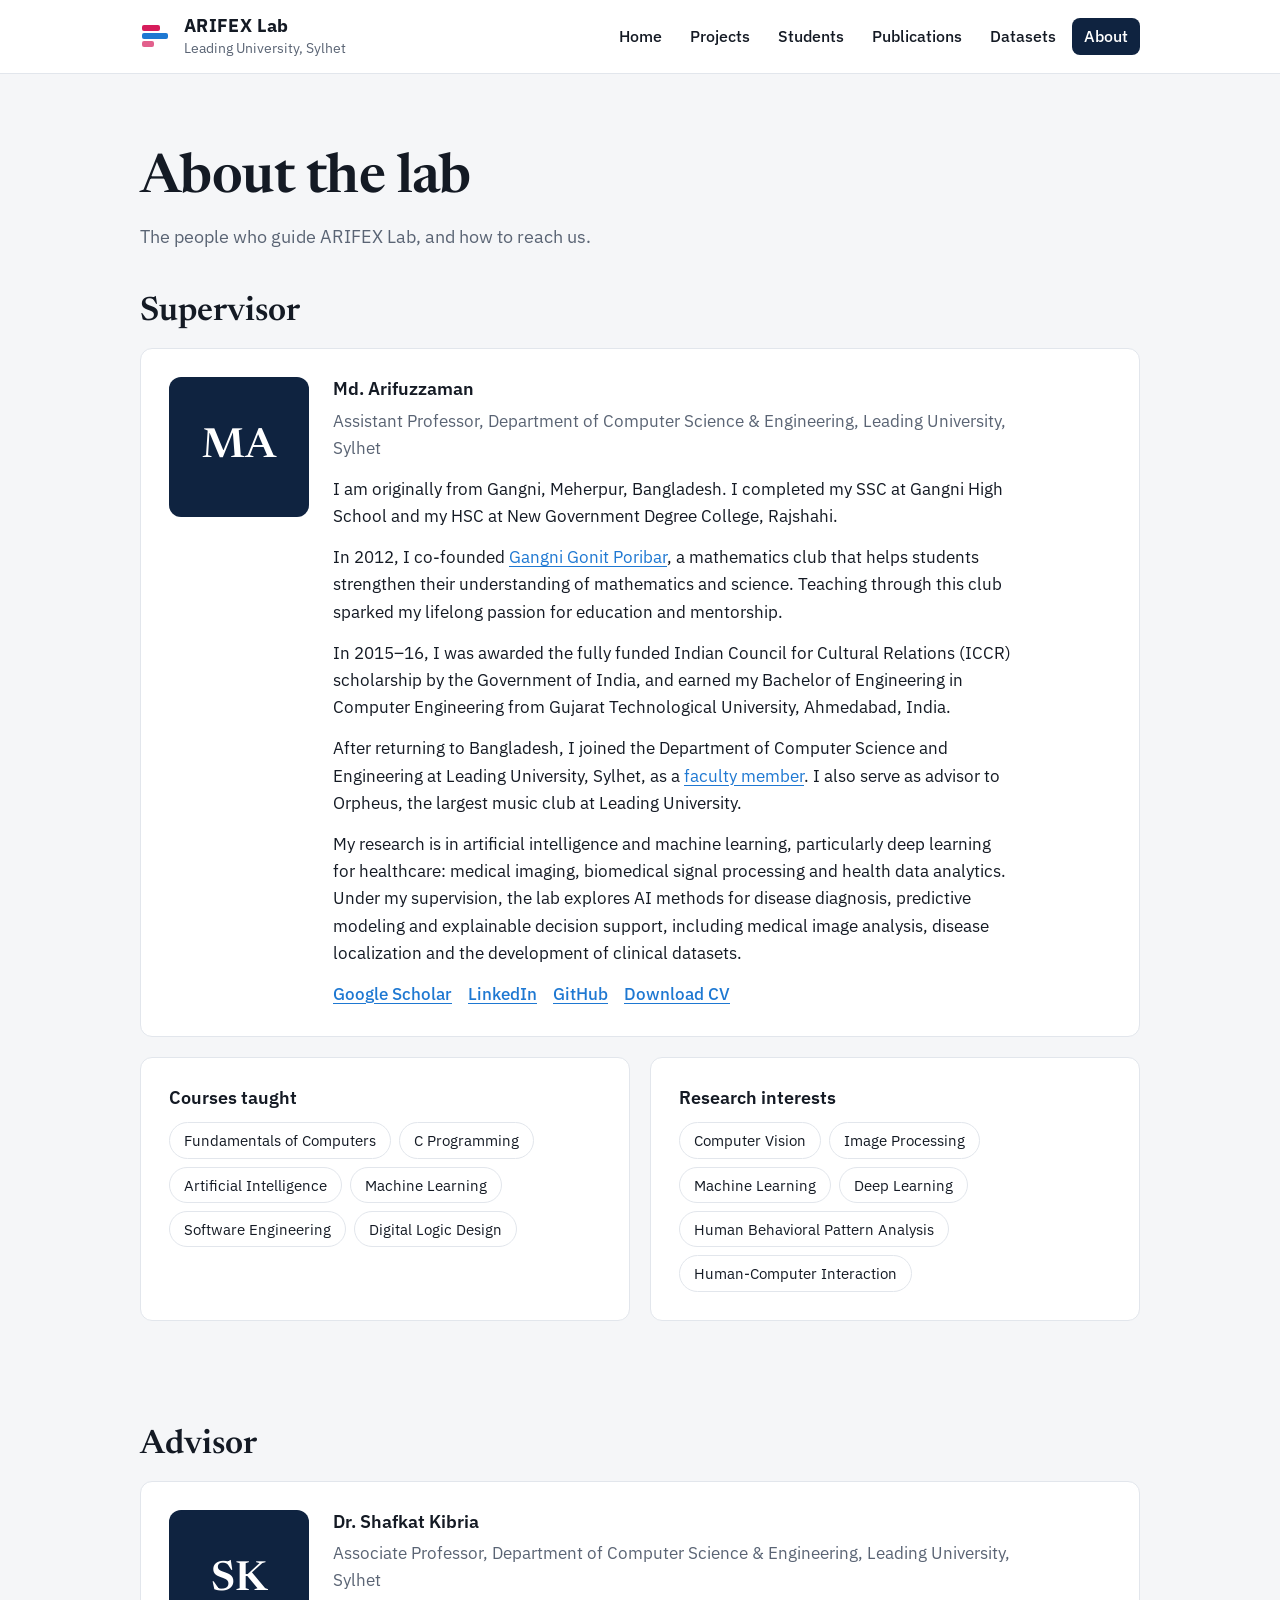
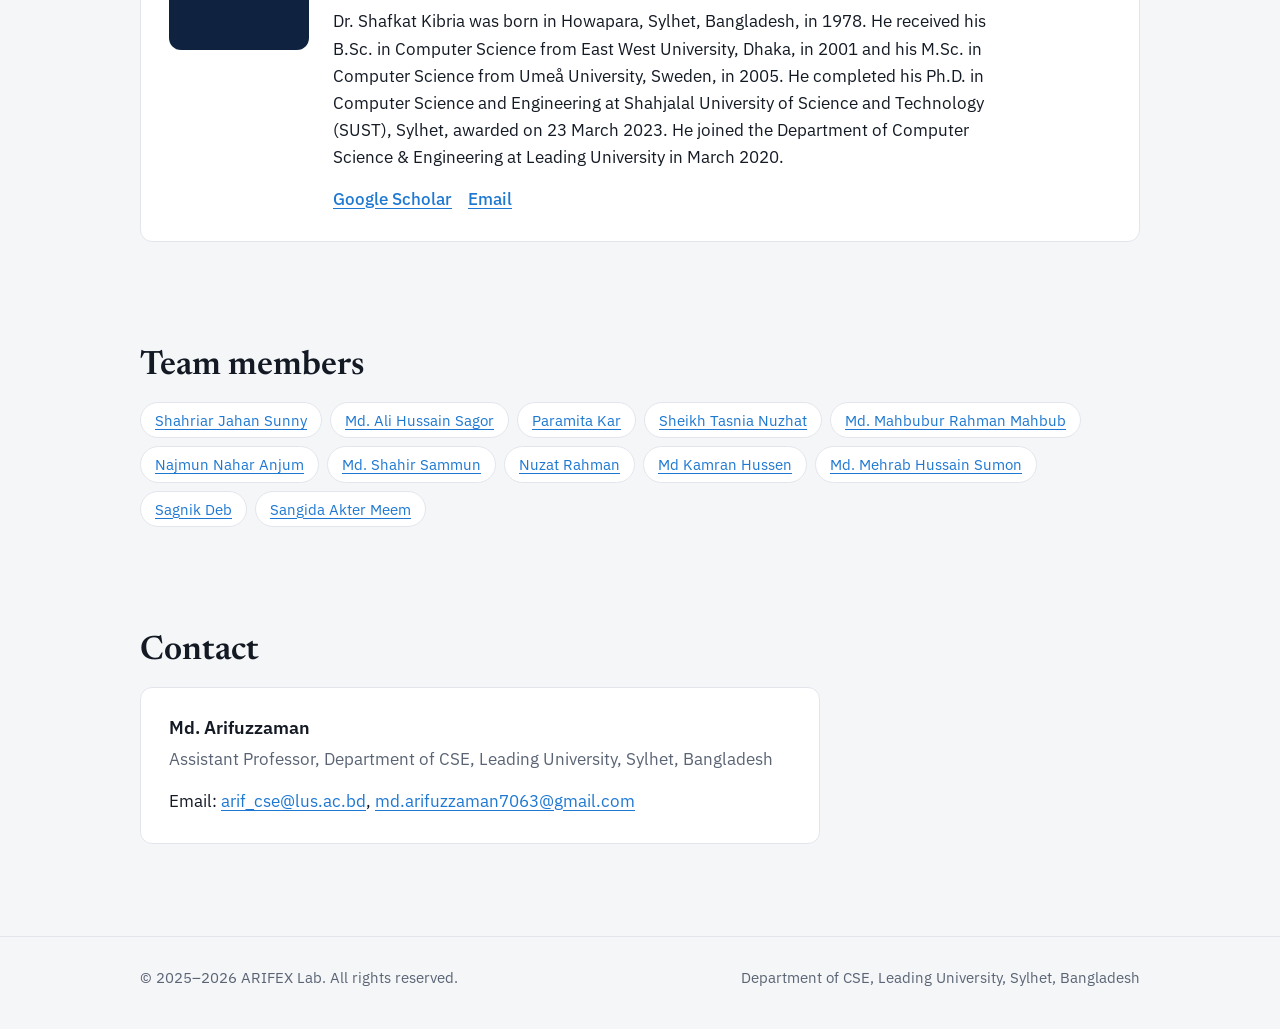
==== about.html @ 769264aa "Add files via upload" ====
<!DOCTYPE html>
<html lang="en">
<head>
<meta charset="utf-8">
<meta name="viewport" content="width=device-width, initial-scale=1, viewport-fit=cover">
<title>About | ARIFEX Lab</title>
<meta name="description" content="Supervisor, advisor and team of ARIFEX Lab.">
<link rel="icon" href="data:image/svg+xml,%3Csvg xmlns='http://www.w3.org/2000/svg' viewBox='0 0 34 34'%3E%3Crect x='2' y='6' width='18' height='6' rx='2' fill='%23D61C5B'/%3E%3Crect x='2' y='14' width='26' height='6' rx='2' fill='%231E78D2'/%3E%3Crect x='2' y='22' width='12' height='6' rx='2' fill='%23D61C5B'/%3E%3C/svg%3E">
<link rel="preconnect" href="https://fonts.googleapis.com">
<link rel="preconnect" href="https://fonts.gstatic.com" crossorigin>
<link href="https://fonts.googleapis.com/css2?family=IBM+Plex+Sans:wght@400;500;600;700&family=Newsreader:opsz,wght@6..72,500;6..72,600&display=swap" rel="stylesheet">
<link rel="stylesheet" href="style.css">
</head>
<body>
<header class="site-header">
  <div class="wrap">
    <a class="brand" href="index.html"><svg width="34" height="34" viewBox="0 0 34 34" aria-hidden="true"><rect x="2" y="6" width="18" height="6" rx="2" fill="var(--pos)"/><rect x="2" y="14" width="26" height="6" rx="2" fill="var(--neg)"/><rect x="2" y="22" width="12" height="6" rx="2" fill="var(--pos)" opacity=".7"/></svg><span><b>ARIFEX Lab</b><br><span>Leading University, Sylhet</span></span></a>
    <nav class="site-nav" aria-label="Main"><ul><li><a href="index.html">Home</a></li><li><a href="projects.html">Projects</a></li><li><a href="students.html">Students</a></li><li><a href="publications.html">Publications</a></li><li><a href="datasets.html">Datasets</a></li><li><a href="about.html" aria-current="page">About</a></li></ul></nav>
  </div>
</header>
<main>

<div class="wrap">
  <section class="page-head"><h1>About the lab</h1><p>The people who guide ARIFEX Lab, and how to reach us.</p></section>

  <section style="padding-top:0" aria-labelledby="sup">
    <h2 id="sup">Supervisor</h2>
    <div class="panel person">
      <img class="photo" src="img/supervisor.jpg" alt="Photo of Md. Arifuzzaman" loading="lazy" onerror="this.outerHTML='<div class=&quot;initials&quot; aria-hidden=&quot;true&quot;>MA</div>'">
      <div class="prose">
        <h3>Md. Arifuzzaman</h3>
        <p class="role">Assistant Professor, Department of Computer Science &amp; Engineering, Leading University, Sylhet</p>
        <p>I am originally from Gangni, Meherpur, Bangladesh. I completed my SSC at Gangni High School and my HSC at New Government Degree College, Rajshahi.</p>
        <p>In 2012, I co-founded <a href="https://arifex.github.io/gangni-gonit-poribar/" target="_blank" rel="noopener">Gangni Gonit Poribar</a>, a mathematics club that helps students strengthen their understanding of mathematics and science. Teaching through this club sparked my lifelong passion for education and mentorship.</p>
        <p>In 2015–16, I was awarded the fully funded Indian Council for Cultural Relations (ICCR) scholarship by the Government of India, and earned my Bachelor of Engineering in Computer Engineering from Gujarat Technological University, Ahmedabad, India.</p>
        <p>After returning to Bangladesh, I joined the Department of Computer Science and Engineering at Leading University, Sylhet, as a <a href="https://lus.ac.bd/author/arifuzzaman/" target="_blank" rel="noopener">faculty member</a>. I also serve as advisor to Orpheus, the largest music club at Leading University.</p>
        <p>My research is in artificial intelligence and machine learning, particularly deep learning for healthcare: medical imaging, biomedical signal processing and health data analytics. Under my supervision, the lab explores AI methods for disease diagnosis, predictive modeling and explainable decision support, including medical image analysis, disease localization and the development of clinical datasets.</p>
        <div class="links"><a href="https://scholar.google.com/citations?user=ngntKZ8AAAAJ&amp;hl=en" target="_blank" rel="noopener">Google Scholar</a><a href="https://www.linkedin.com/in/md-arifuzzaman-4923791a4/" target="_blank" rel="noopener">LinkedIn</a><a href="https://github.com/arifex" target="_blank" rel="noopener">GitHub</a><a href="https://drive.google.com/file/d/1a_Z7mDY4ermUemU4-kjxSW-wI_9Lo2F5/view?usp=sharing" target="_blank" rel="noopener">Download CV</a></div>
      </div>
    </div>
    <div class="grid-2" style="margin-top:20px">
      <div class="panel"><h3>Courses taught</h3><ul class="chips" style="margin-top:12px"><li>Fundamentals of Computers</li><li>C Programming</li><li>Artificial Intelligence</li><li>Machine Learning</li><li>Software Engineering</li><li>Digital Logic Design</li></ul></div>
      <div class="panel"><h3>Research interests</h3><ul class="chips" style="margin-top:12px"><li>Computer Vision</li><li>Image Processing</li><li>Machine Learning</li><li>Deep Learning</li><li>Human Behavioral Pattern Analysis</li><li>Human-Computer Interaction</li></ul></div>
    </div>
  </section>

  <section aria-labelledby="adv">
    <h2 id="adv">Advisor</h2>
    <div class="panel person">
      <img class="photo" src="img/advisor.jpg" alt="Photo of Shafkat Kibria" loading="lazy" onerror="this.outerHTML='<div class=&quot;initials&quot; aria-hidden=&quot;true&quot;>SK</div>'">
      <div class="prose">
        <h3>Dr. Shafkat Kibria</h3>
        <p class="role">Associate Professor, Department of Computer Science &amp; Engineering, Leading University, Sylhet</p>
        <p>Dr. Shafkat Kibria was born in Howapara, Sylhet, Bangladesh, in 1978. He received his B.Sc. in Computer Science from East West University, Dhaka, in 2001 and his M.Sc. in Computer Science from Umeå University, Sweden, in 2005. He completed his Ph.D. in Computer Science and Engineering at Shahjalal University of Science and Technology (SUST), Sylhet, awarded on 23 March 2023. He joined the Department of Computer Science &amp; Engineering at Leading University in March 2020.</p>
        <div class="links"><a href="https://scholar.google.com/citations?hl=en&amp;user=1woD1G4AAAAJ" target="_blank" rel="noopener">Google Scholar</a><a href="mailto:shafkat@lus.ac.bd">Email</a></div>
      </div>
    </div>
  </section>

  <section aria-labelledby="tm">
    <h2 id="tm">Team members</h2>
    <ul class="chips"><li><a href="students.html">Shahriar Jahan Sunny</a></li><li><a href="students.html">Md. Ali Hussain Sagor</a></li><li><a href="students.html">Paramita Kar</a></li><li><a href="students.html">Sheikh Tasnia Nuzhat</a></li><li><a href="students.html">Md. Mahbubur Rahman Mahbub</a></li><li><a href="students.html">Najmun Nahar Anjum</a></li><li><a href="students.html">Md. Shahir Sammun</a></li><li><a href="students.html">Nuzat Rahman</a></li><li><a href="students.html">Md Kamran Hussen</a></li><li><a href="students.html">Md. Mehrab Hussain Sumon</a></li><li><a href="students.html">Sagnik Deb</a></li><li><a href="students.html">Sangida Akter Meem</a></li></ul>
  </section>

  <section id="contact" aria-labelledby="ct">
    <h2 id="ct">Contact</h2>
    <div class="panel prose">
      <h3>Md. Arifuzzaman</h3>
      <p class="role">Assistant Professor, Department of CSE, Leading University, Sylhet, Bangladesh</p>
      <p style="margin:0">Email: <a href="mailto:arif_cse@lus.ac.bd">arif_cse@lus.ac.bd</a>, <a href="mailto:md.arifuzzaman7063@gmail.com">md.arifuzzaman7063@gmail.com</a></p>
    </div>
  </section>
</div>
</main>
<footer class="site-footer">
  <div class="wrap">
    <span>© 2025–<span class="yr">2026</span> ARIFEX Lab. All rights reserved.</span>
    <span>Department of CSE, Leading University, Sylhet, Bangladesh</span>
  </div>
</footer>
<script>document.querySelectorAll('.yr').forEach(function(e){var y=new Date().getFullYear();if(y>2025)e.textContent=y;});</script>
</body>
</html>
---- style.css ----
:root {
  color-scheme: light;
  --bg: #F5F6F8; --surface: #FFFFFF; --text: #141A24; --muted: #5A6474; --line: #E2E6EC;
  --pos: #D61C5B; --neg: #1E78D2; --ink: #0F2340;
  --serif: "Newsreader", Georgia, "Times New Roman", serif;
  --sans: "IBM Plex Sans", system-ui, -apple-system, "Segoe UI", Roboto, sans-serif;
  box-sizing: border-box;
  padding-top: env(safe-area-inset-top, 0px);
  padding-bottom: env(safe-area-inset-bottom, 0px);
}
@media (prefers-color-scheme: dark) {
  :root:not([data-theme="light"]) {
    color-scheme: dark;
    --bg: #10151D; --surface: #171E29; --text: #E6EAF0; --muted: #A1AAB8; --line: #283142;
    --pos: #FF4D86; --neg: #5AA8F5; --ink: #DCE6F5;
  }
}
:root[data-theme="dark"] {
  color-scheme: dark;
  --bg: #10151D; --surface: #171E29; --text: #E6EAF0; --muted: #A1AAB8; --line: #283142;
  --pos: #FF4D86; --neg: #5AA8F5; --ink: #DCE6F5;
}
*, *::before, *::after { box-sizing: inherit; }
html { scroll-padding-top: env(safe-area-inset-top, 0px); }
body { margin: 0; background: var(--bg); color: var(--text); font-family: var(--sans); font-size: 1.0625rem; line-height: 1.6; }
img { max-width: 100%; display: block; }
a { color: var(--neg); text-underline-offset: 3px; }
a:hover { color: var(--pos); }
a:focus-visible, button:focus-visible { outline: 3px solid var(--neg); outline-offset: 3px; border-radius: 4px; }
.wrap { max-width: 1080px; margin: 0 auto; padding: 0 clamp(18px, 5vw, 40px); }

/* header */
.site-header { background: var(--surface); border-bottom: 1px solid var(--line); }
.site-header .wrap { display: flex; align-items: center; justify-content: space-between; gap: 18px; flex-wrap: wrap; padding-top: 14px; padding-bottom: 14px; }
.brand { display: flex; align-items: center; gap: 10px; text-decoration: none; color: var(--text); }
.brand svg { flex: none; }
.brand b { font-family: var(--sans); font-weight: 700; letter-spacing: .02em; font-size: 1.15rem; }
.brand > span { color: var(--text); line-height: 1.25; }
.brand span span { color: var(--muted); font-size: .88rem; }
.site-nav ul { list-style: none; margin: 0; padding: 0; display: flex; gap: 4px; flex-wrap: wrap; }
.site-nav a { display: block; padding: 6px 12px; border-radius: 8px; text-decoration: none; color: var(--text); font-weight: 500; font-size: .98rem; }
.site-nav a:hover { background: var(--bg); color: var(--text); }
.site-nav a[aria-current="page"] { background: var(--ink); color: var(--surface); }

/* page heads */
.page-head { padding: clamp(40px, 7vw, 76px) 0 clamp(24px, 4vw, 40px); }
h1, h2, h3 { color: var(--text); }
h1 { font-family: var(--serif); font-weight: 600; font-size: clamp(2.1rem, 5vw, 3.4rem); line-height: 1.1; margin: 0; letter-spacing: -.01em; max-width: 22ch; }
.page-head p { color: var(--muted); max-width: 62ch; margin: 14px 0 0; font-size: 1.12rem; }
h2 { font-family: var(--serif); font-weight: 600; font-size: clamp(1.6rem, 3vw, 2.1rem); line-height: 1.2; margin: 0 0 16px; }
h3 { font-family: var(--sans); font-weight: 600; font-size: 1.12rem; line-height: 1.35; margin: 0 0 6px; }
section { padding: clamp(28px, 5vw, 52px) 0; }
.prose { max-width: 68ch; }
.prose p { margin: 0 0 14px; }

/* hero force plot */
.force { margin-top: 36px; max-width: 760px; }
.force-bar { display: flex; height: 46px; border-radius: 6px; overflow: hidden; }
.force-bar div { display: flex; align-items: center; padding: 0 14px 0 24px; color: #fff; font-weight: 600; font-size: .92rem; white-space: nowrap; overflow: hidden; transform-origin: left; animation: grow .9s cubic-bezier(.2,.7,.2,1) both; }
.force-bar .p { background: var(--pos); clip-path: polygon(0 0, calc(100% - 12px) 0, 100% 50%, calc(100% - 12px) 100%, 0 100%, 12px 50%); margin-right: -10px; }
.force-bar .n { background: var(--neg); clip-path: polygon(12px 0, 100% 0, calc(100% - 12px) 50%, 100% 100%, 12px 100%, 0 50%); margin-left: -10px; }
.force-bar div:nth-child(2) { animation-delay: .12s; } .force-bar div:nth-child(3) { animation-delay: .24s; } .force-bar div:nth-child(4) { animation-delay: .36s; }
.force-caption { color: var(--muted); font-size: .92rem; margin-top: 10px; }
@keyframes grow { from { transform: scaleX(0); opacity: 0; } to { transform: scaleX(1); opacity: 1; } }
@media (prefers-reduced-motion: reduce) { .force-bar div { animation: none; } }
@media (max-width: 620px) { .force-bar { height: auto; flex-direction: column; gap: 6px; } .force-bar div.p, .force-bar div.n { height: 40px; margin: 0; clip-path: none; border-radius: 6px; padding-left: 14px; } }

/* panels */
.panel { background: var(--surface); border: 1px solid var(--line); border-radius: 12px; padding: clamp(20px, 3vw, 28px); }
.grid-2 { display: grid; grid-template-columns: repeat(auto-fit, minmax(300px, 1fr)); gap: 20px; }
.updates { list-style: none; margin: 0; padding: 0; display: grid; gap: 16px; }
.updates li { background: var(--surface); border: 1px solid var(--line); border-left: 4px solid var(--pos); border-radius: 10px; padding: 18px 20px; }
.updates li.grant { border-left-color: var(--neg); }
.tag { display: inline-block; font-size: .82rem; font-weight: 600; color: var(--muted); margin-bottom: 4px; }
.updates p { margin: 0; }

/* person */
.person { display: grid; grid-template-columns: 140px 1fr; gap: 24px; align-items: start; }
@media (max-width: 560px) { .person { grid-template-columns: 1fr; } }
.photo { width: 140px; height: 140px; border-radius: 12px; object-fit: cover; background: var(--bg); }
.initials { width: 140px; height: 140px; border-radius: 12px; display: grid; place-items: center; background: var(--ink); color: var(--surface); font-family: var(--serif); font-size: 2.6rem; font-weight: 600; }
.role { color: var(--muted); margin: 0 0 10px; }
.links { display: flex; gap: 16px; flex-wrap: wrap; margin-top: 12px; font-weight: 500; }

/* lists */
.chips { list-style: none; padding: 0; margin: 0; display: flex; flex-wrap: wrap; gap: 8px; }
.chips li { border: 1px solid var(--line); background: var(--surface); border-radius: 999px; padding: 5px 14px; font-size: .95rem; }

/* projects */
.projects { list-style: none; padding: 0; margin: 0; counter-reset: p; display: grid; gap: 20px; }
.project { background: var(--surface); border: 1px solid var(--line); border-radius: 12px; padding: clamp(20px, 3vw, 28px); }
.project .funded { display: inline-block; font-size: .85rem; font-weight: 600; color: var(--surface); background: var(--neg); border-radius: 6px; padding: 2px 10px; margin-bottom: 10px; }
.project dl { display: grid; grid-template-columns: 150px 1fr; gap: 6px 16px; margin: 14px 0 0; }
.project dt { color: var(--muted); font-weight: 500; }
.project dd { margin: 0; }
@media (max-width: 560px) { .project dl { grid-template-columns: 1fr; } .project dd { margin-bottom: 8px; } }

/* students */
.team-group { margin-bottom: 40px; }
.team-group h2 { font-size: 1.35rem; font-family: var(--sans); font-weight: 600; max-width: 60ch; }
.cards { display: grid; grid-template-columns: repeat(auto-fill, minmax(220px, 1fr)); gap: 16px; }
.card { background: var(--surface); border: 1px solid var(--line); border-radius: 12px; padding: 18px; display: flex; flex-direction: column; gap: 4px; }
.card .photo, .card .initials { width: 84px; height: 84px; border-radius: 50%; font-size: 1.6rem; margin-bottom: 10px; }
.card h3 { margin: 0; font-size: 1.02rem; }
.card p { margin: 0; color: var(--muted); font-size: .95rem; }
.card a { font-size: .9rem; word-break: break-all; }

/* publications */
.pubs { list-style: none; margin: 0; padding: 0; display: grid; gap: 18px; }
.pub { background: var(--surface); border: 1px solid var(--line); border-radius: 12px; padding: 20px 22px; }
.pub h3 { font-family: var(--serif); font-size: 1.25rem; font-weight: 600; }
.pub .venue { color: var(--muted); margin: 0 0 8px; }
.pub p { margin: 0; }
.pub .meta { margin-top: 10px; font-size: .95rem; }

.empty { text-align: left; }

/* footer */
.site-footer { border-top: 1px solid var(--line); margin-top: 40px; padding: 28px 0 40px; color: var(--muted); font-size: .95rem; }
.site-footer .wrap { display: flex; justify-content: space-between; gap: 12px; flex-wrap: wrap; }
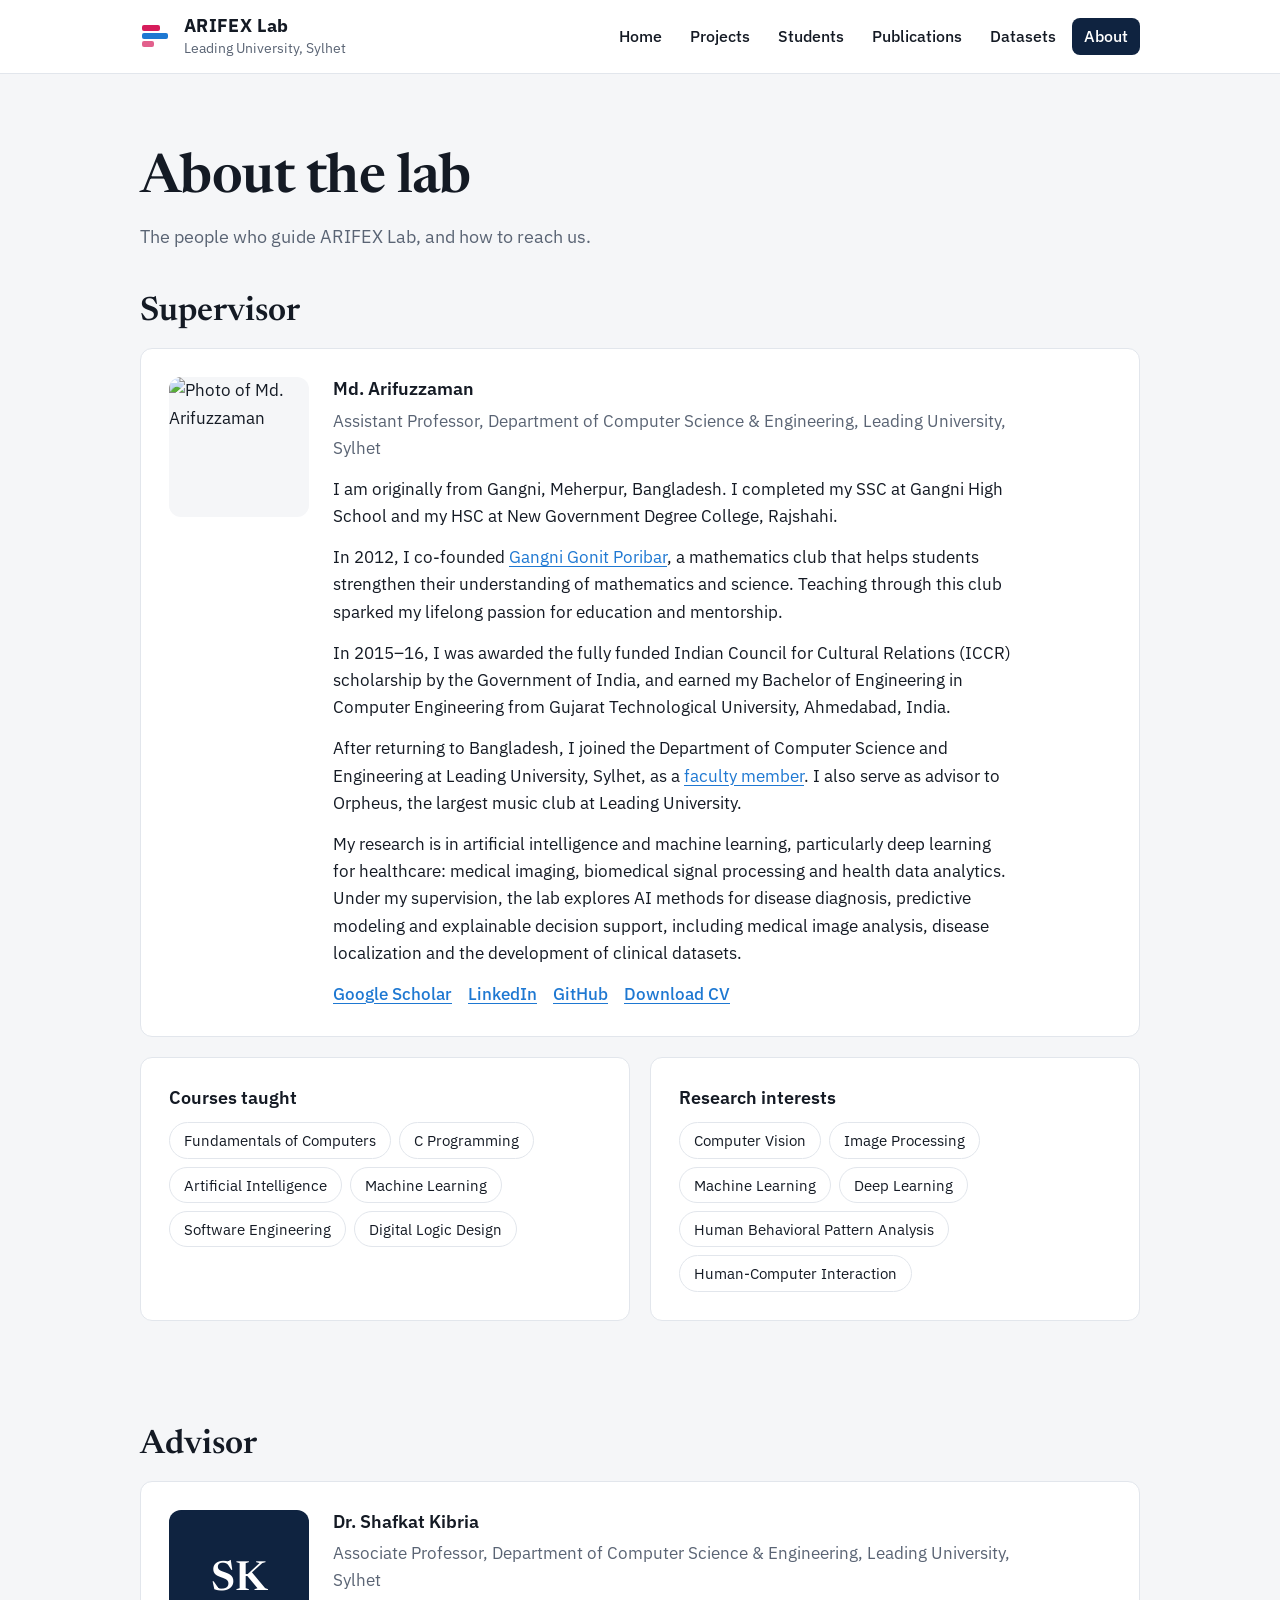
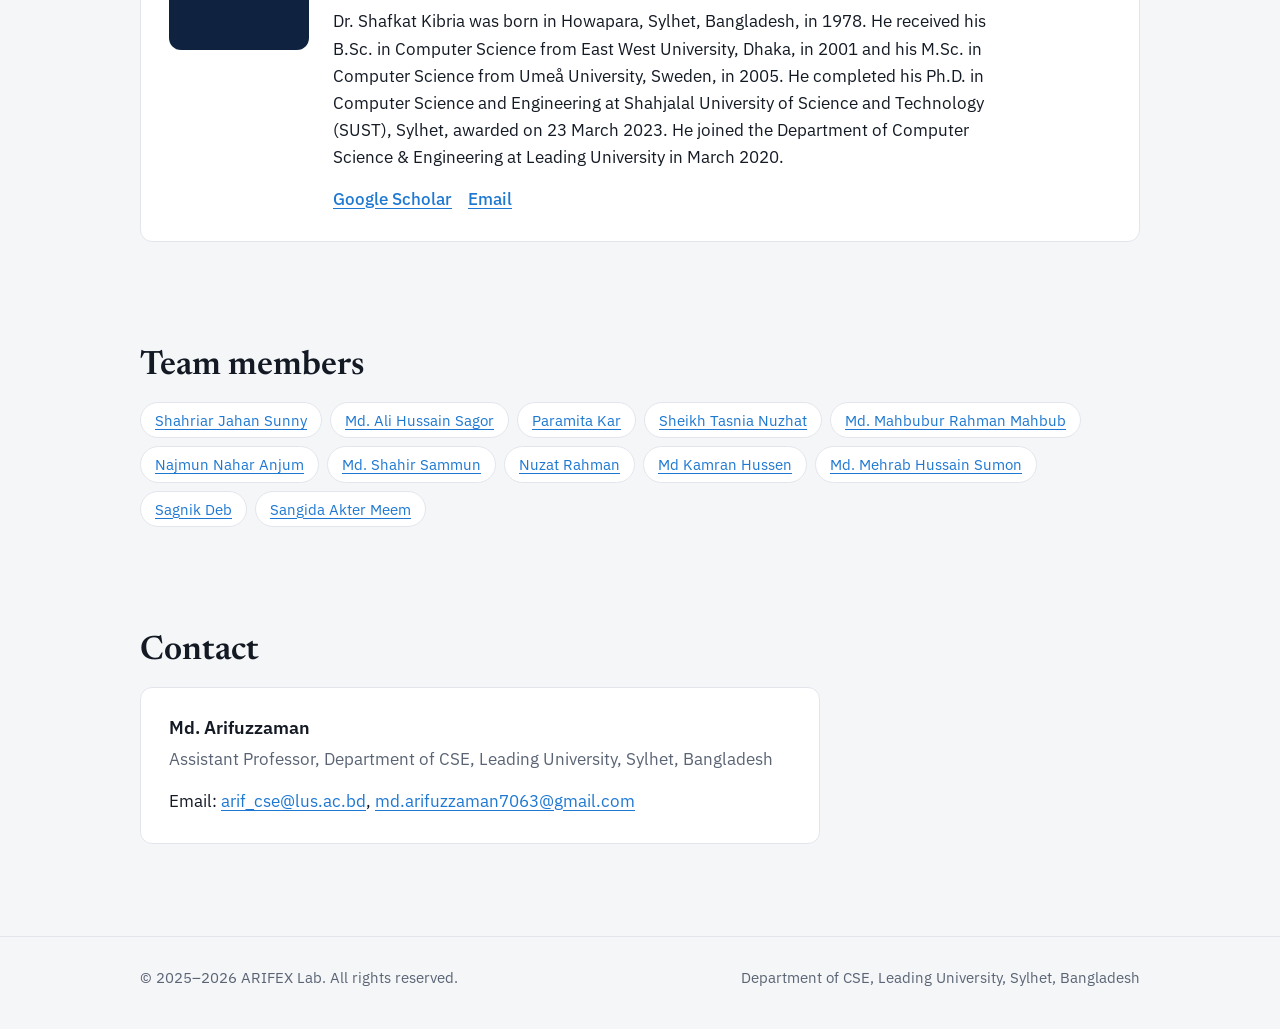
==== commit 3c96bd14: "Add files via upload" ====
--- a/about.html
+++ b/about.html
@@ -26,7 +26,7 @@
   <section style="padding-top:0" aria-labelledby="sup">
     <h2 id="sup">Supervisor</h2>
     <div class="panel person">
-      <img class="photo" src="img/supervisor.jpg" alt="Photo of Md. Arifuzzaman" loading="lazy" onerror="this.outerHTML='<div class=&quot;initials&quot; aria-hidden=&quot;true&quot;>MA</div>'">
+      <img class="photo" src="img/supervisor.jpg" alt="Photo of Md. Arifuzzaman">
       <div class="prose">
         <h3>Md. Arifuzzaman</h3>
         <p class="role">Assistant Professor, Department of Computer Science &amp; Engineering, Leading University, Sylhet</p>
@@ -47,7 +47,7 @@
   <section aria-labelledby="adv">
     <h2 id="adv">Advisor</h2>
     <div class="panel person">
-      <img class="photo" src="img/advisor.jpg" alt="Photo of Shafkat Kibria" loading="lazy" onerror="this.outerHTML='<div class=&quot;initials&quot; aria-hidden=&quot;true&quot;>SK</div>'">
+      <div class="initials" aria-hidden="true">SK</div>
       <div class="prose">
         <h3>Dr. Shafkat Kibria</h3>
         <p class="role">Associate Professor, Department of Computer Science &amp; Engineering, Leading University, Sylhet</p>
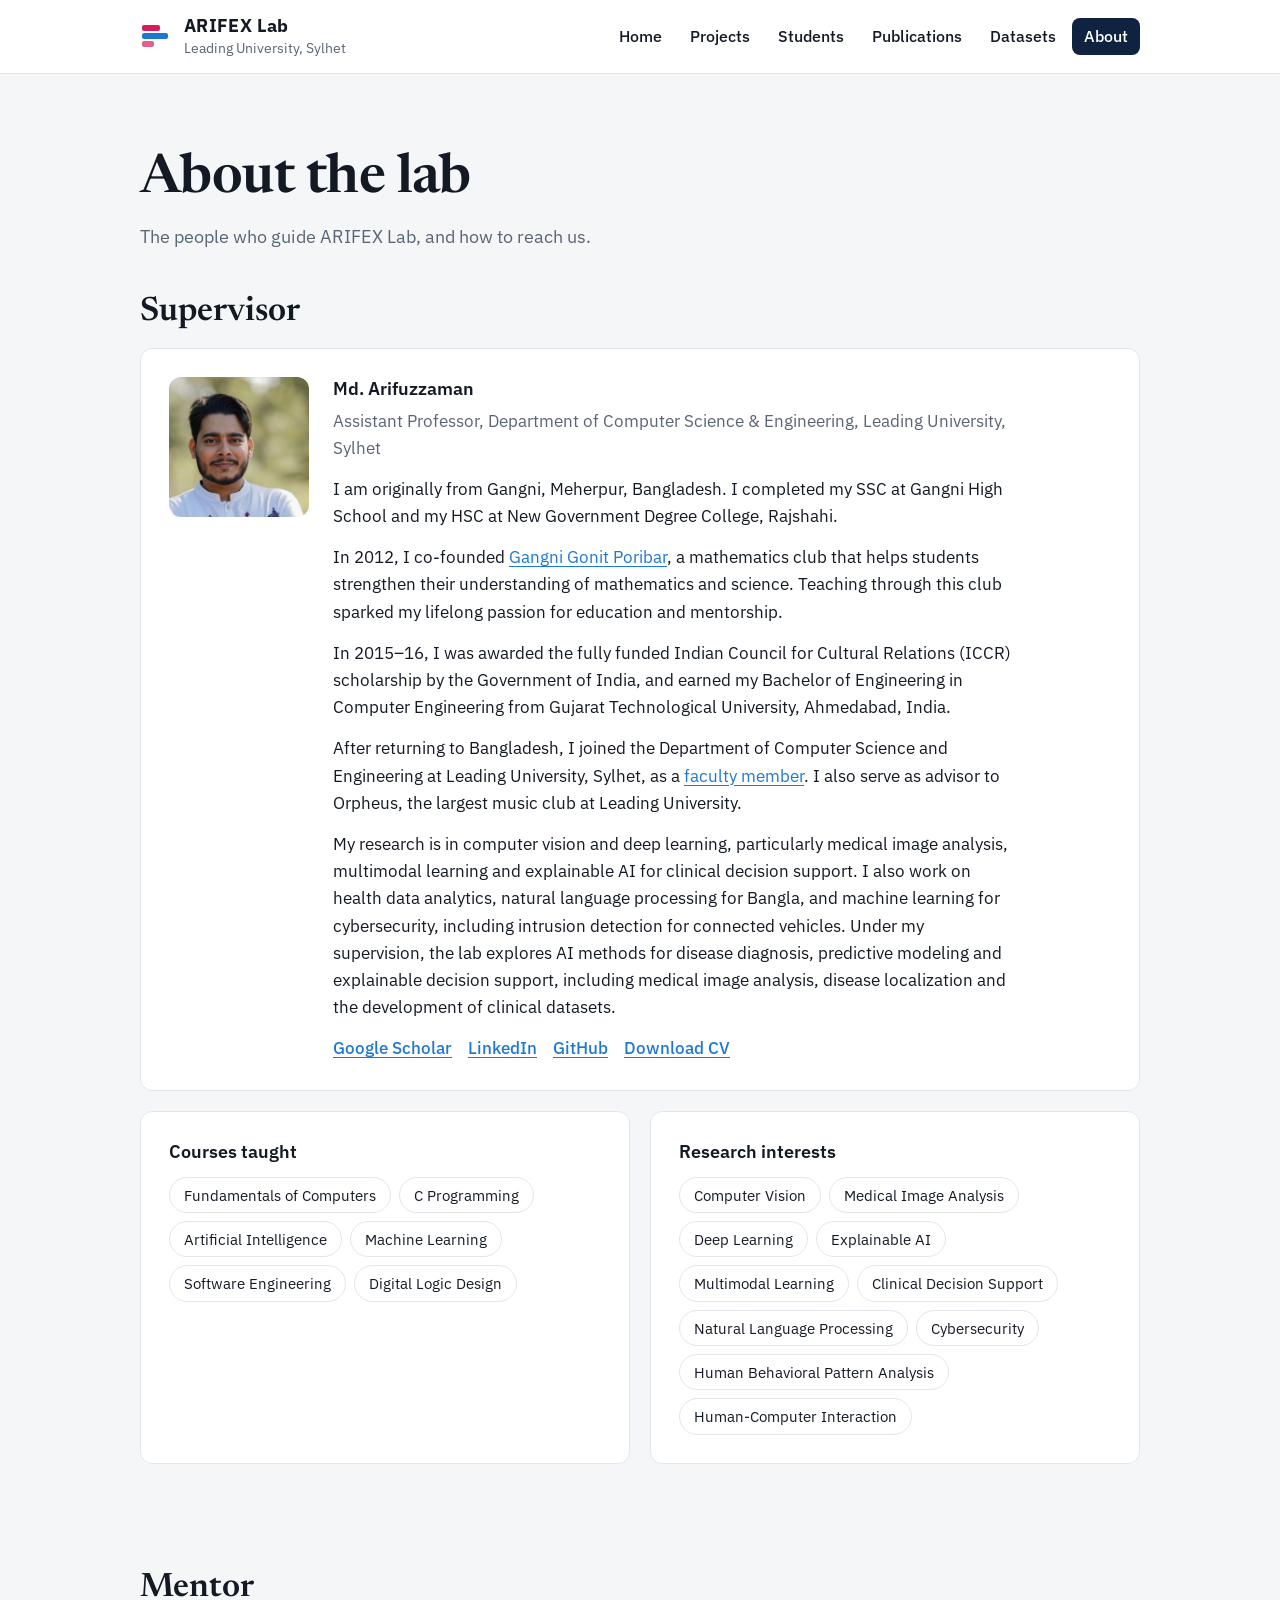
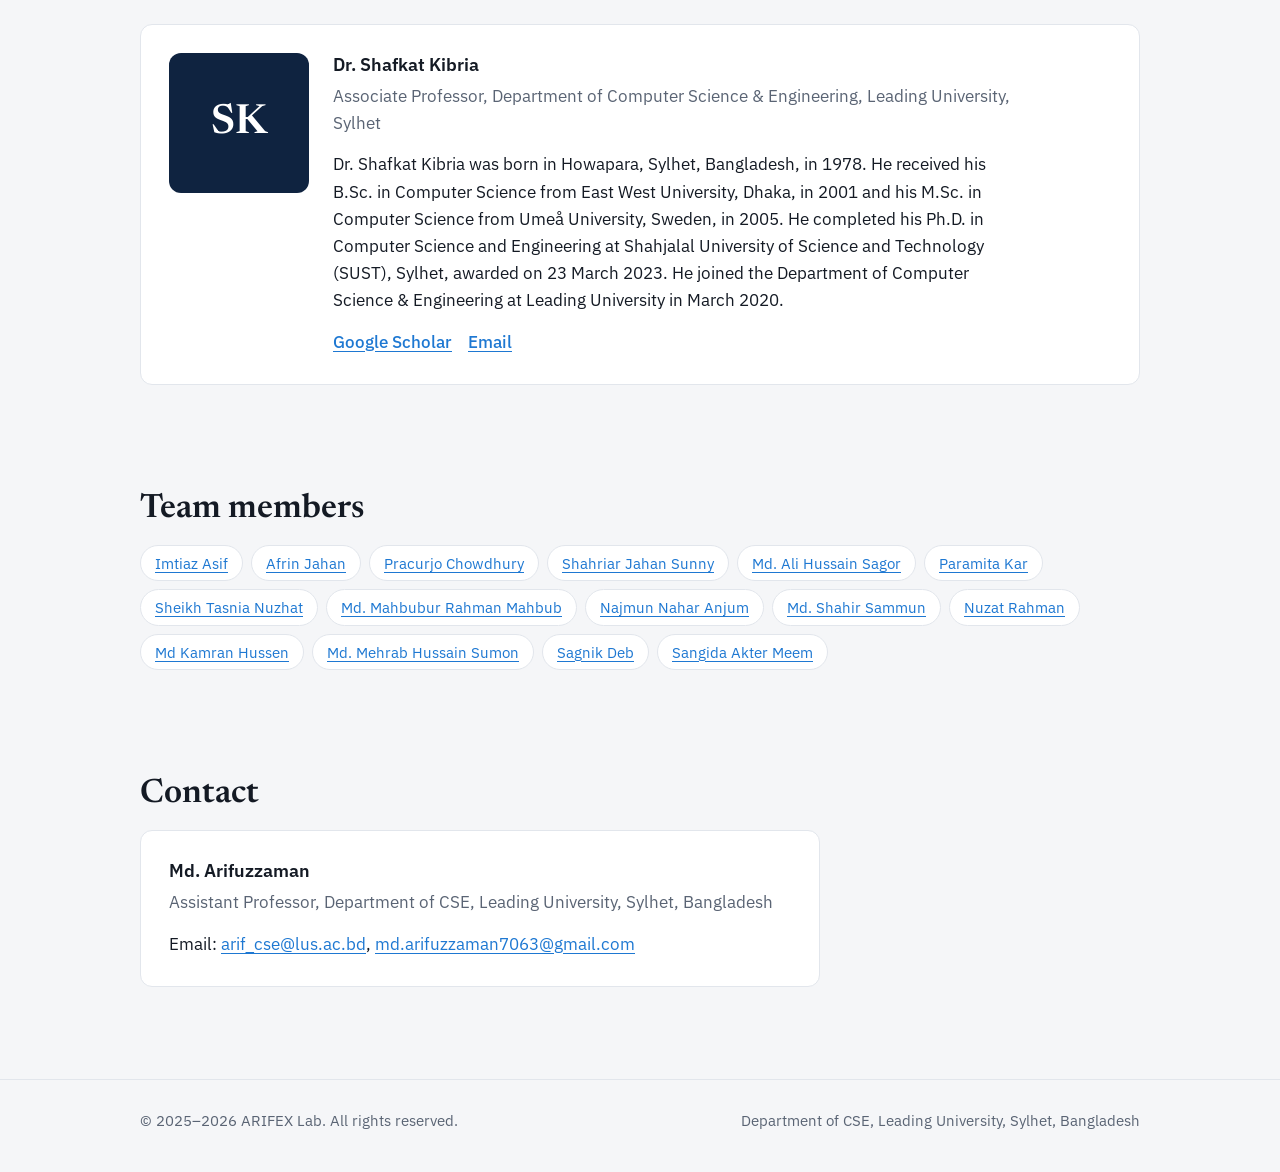
==== commit 8d5d3aae: "Add files via upload" ====
--- a/about.html
+++ b/about.html
@@ -4,7 +4,7 @@
 <meta charset="utf-8">
 <meta name="viewport" content="width=device-width, initial-scale=1, viewport-fit=cover">
 <title>About | ARIFEX Lab</title>
-<meta name="description" content="Supervisor, advisor and team of ARIFEX Lab.">
+<meta name="description" content="Supervisor, mentor and team of ARIFEX Lab.">
 <link rel="icon" href="data:image/svg+xml,%3Csvg xmlns='http://www.w3.org/2000/svg' viewBox='0 0 34 34'%3E%3Crect x='2' y='6' width='18' height='6' rx='2' fill='%23D61C5B'/%3E%3Crect x='2' y='14' width='26' height='6' rx='2' fill='%231E78D2'/%3E%3Crect x='2' y='22' width='12' height='6' rx='2' fill='%23D61C5B'/%3E%3C/svg%3E">
 <link rel="preconnect" href="https://fonts.googleapis.com">
 <link rel="preconnect" href="https://fonts.gstatic.com" crossorigin>
@@ -34,18 +34,18 @@
         <p>In 2012, I co-founded <a href="https://arifex.github.io/gangni-gonit-poribar/" target="_blank" rel="noopener">Gangni Gonit Poribar</a>, a mathematics club that helps students strengthen their understanding of mathematics and science. Teaching through this club sparked my lifelong passion for education and mentorship.</p>
         <p>In 2015–16, I was awarded the fully funded Indian Council for Cultural Relations (ICCR) scholarship by the Government of India, and earned my Bachelor of Engineering in Computer Engineering from Gujarat Technological University, Ahmedabad, India.</p>
         <p>After returning to Bangladesh, I joined the Department of Computer Science and Engineering at Leading University, Sylhet, as a <a href="https://lus.ac.bd/author/arifuzzaman/" target="_blank" rel="noopener">faculty member</a>. I also serve as advisor to Orpheus, the largest music club at Leading University.</p>
-        <p>My research is in artificial intelligence and machine learning, particularly deep learning for healthcare: medical imaging, biomedical signal processing and health data analytics. Under my supervision, the lab explores AI methods for disease diagnosis, predictive modeling and explainable decision support, including medical image analysis, disease localization and the development of clinical datasets.</p>
+        <p>My research is in computer vision and deep learning, particularly medical image analysis, multimodal learning and explainable AI for clinical decision support. I also work on health data analytics, natural language processing for Bangla, and machine learning for cybersecurity, including intrusion detection for connected vehicles. Under my supervision, the lab explores AI methods for disease diagnosis, predictive modeling and explainable decision support, including medical image analysis, disease localization and the development of clinical datasets.</p>
         <div class="links"><a href="https://scholar.google.com/citations?user=ngntKZ8AAAAJ&amp;hl=en" target="_blank" rel="noopener">Google Scholar</a><a href="https://www.linkedin.com/in/md-arifuzzaman-4923791a4/" target="_blank" rel="noopener">LinkedIn</a><a href="https://github.com/arifex" target="_blank" rel="noopener">GitHub</a><a href="https://drive.google.com/file/d/1a_Z7mDY4ermUemU4-kjxSW-wI_9Lo2F5/view?usp=sharing" target="_blank" rel="noopener">Download CV</a></div>
       </div>
     </div>
     <div class="grid-2" style="margin-top:20px">
       <div class="panel"><h3>Courses taught</h3><ul class="chips" style="margin-top:12px"><li>Fundamentals of Computers</li><li>C Programming</li><li>Artificial Intelligence</li><li>Machine Learning</li><li>Software Engineering</li><li>Digital Logic Design</li></ul></div>
-      <div class="panel"><h3>Research interests</h3><ul class="chips" style="margin-top:12px"><li>Computer Vision</li><li>Image Processing</li><li>Machine Learning</li><li>Deep Learning</li><li>Human Behavioral Pattern Analysis</li><li>Human-Computer Interaction</li></ul></div>
+      <div class="panel"><h3>Research interests</h3><ul class="chips" style="margin-top:12px"><li>Computer Vision</li><li>Medical Image Analysis</li><li>Deep Learning</li><li>Explainable AI</li><li>Multimodal Learning</li><li>Clinical Decision Support</li><li>Natural Language Processing</li><li>Cybersecurity</li><li>Human Behavioral Pattern Analysis</li><li>Human-Computer Interaction</li></ul></div>
     </div>
   </section>
 
   <section aria-labelledby="adv">
-    <h2 id="adv">Advisor</h2>
+    <h2 id="adv">Mentor</h2>
     <div class="panel person">
       <div class="initials" aria-hidden="true">SK</div>
       <div class="prose">
@@ -59,7 +59,7 @@
 
   <section aria-labelledby="tm">
     <h2 id="tm">Team members</h2>
-    <ul class="chips"><li><a href="students.html">Shahriar Jahan Sunny</a></li><li><a href="students.html">Md. Ali Hussain Sagor</a></li><li><a href="students.html">Paramita Kar</a></li><li><a href="students.html">Sheikh Tasnia Nuzhat</a></li><li><a href="students.html">Md. Mahbubur Rahman Mahbub</a></li><li><a href="students.html">Najmun Nahar Anjum</a></li><li><a href="students.html">Md. Shahir Sammun</a></li><li><a href="students.html">Nuzat Rahman</a></li><li><a href="students.html">Md Kamran Hussen</a></li><li><a href="students.html">Md. Mehrab Hussain Sumon</a></li><li><a href="students.html">Sagnik Deb</a></li><li><a href="students.html">Sangida Akter Meem</a></li></ul>
+    <ul class="chips"><li><a href="students.html">Imtiaz Asif</a></li><li><a href="students.html">Afrin Jahan</a></li><li><a href="students.html">Pracurjo Chowdhury</a></li><li><a href="students.html">Shahriar Jahan Sunny</a></li><li><a href="students.html">Md. Ali Hussain Sagor</a></li><li><a href="students.html">Paramita Kar</a></li><li><a href="students.html">Sheikh Tasnia Nuzhat</a></li><li><a href="students.html">Md. Mahbubur Rahman Mahbub</a></li><li><a href="students.html">Najmun Nahar Anjum</a></li><li><a href="students.html">Md. Shahir Sammun</a></li><li><a href="students.html">Nuzat Rahman</a></li><li><a href="students.html">Md Kamran Hussen</a></li><li><a href="students.html">Md. Mehrab Hussain Sumon</a></li><li><a href="students.html">Sagnik Deb</a></li><li><a href="students.html">Sangida Akter Meem</a></li></ul>
   </section>
 
   <section id="contact" aria-labelledby="ct">
--- a/style.css
+++ b/style.css
@@ -118,3 +118,13 @@
 /* footer */
 .site-footer { border-top: 1px solid var(--line); margin-top: 40px; padding: 28px 0 40px; color: var(--muted); font-size: .95rem; }
 .site-footer .wrap { display: flex; justify-content: space-between; gap: 12px; flex-wrap: wrap; }
+
+/* research areas */
+.areas { display: grid; grid-template-columns: repeat(2, 1fr); gap: 18px; }
+.area { background: var(--surface); border: 1px solid var(--line); border-radius: 12px; padding: 22px; }
+.area p { margin: 0 0 10px; color: var(--text); }
+.area p:last-child { margin-bottom: 0; }
+.area.lead { grid-column: 1 / -1; border-top: 4px solid var(--pos); }
+.area.lead h3 { font-family: var(--serif); font-size: 1.45rem; }
+.area:not(.lead) { border-top: 4px solid var(--neg); }
+@media (max-width: 820px) { .areas { grid-template-columns: 1fr; } }
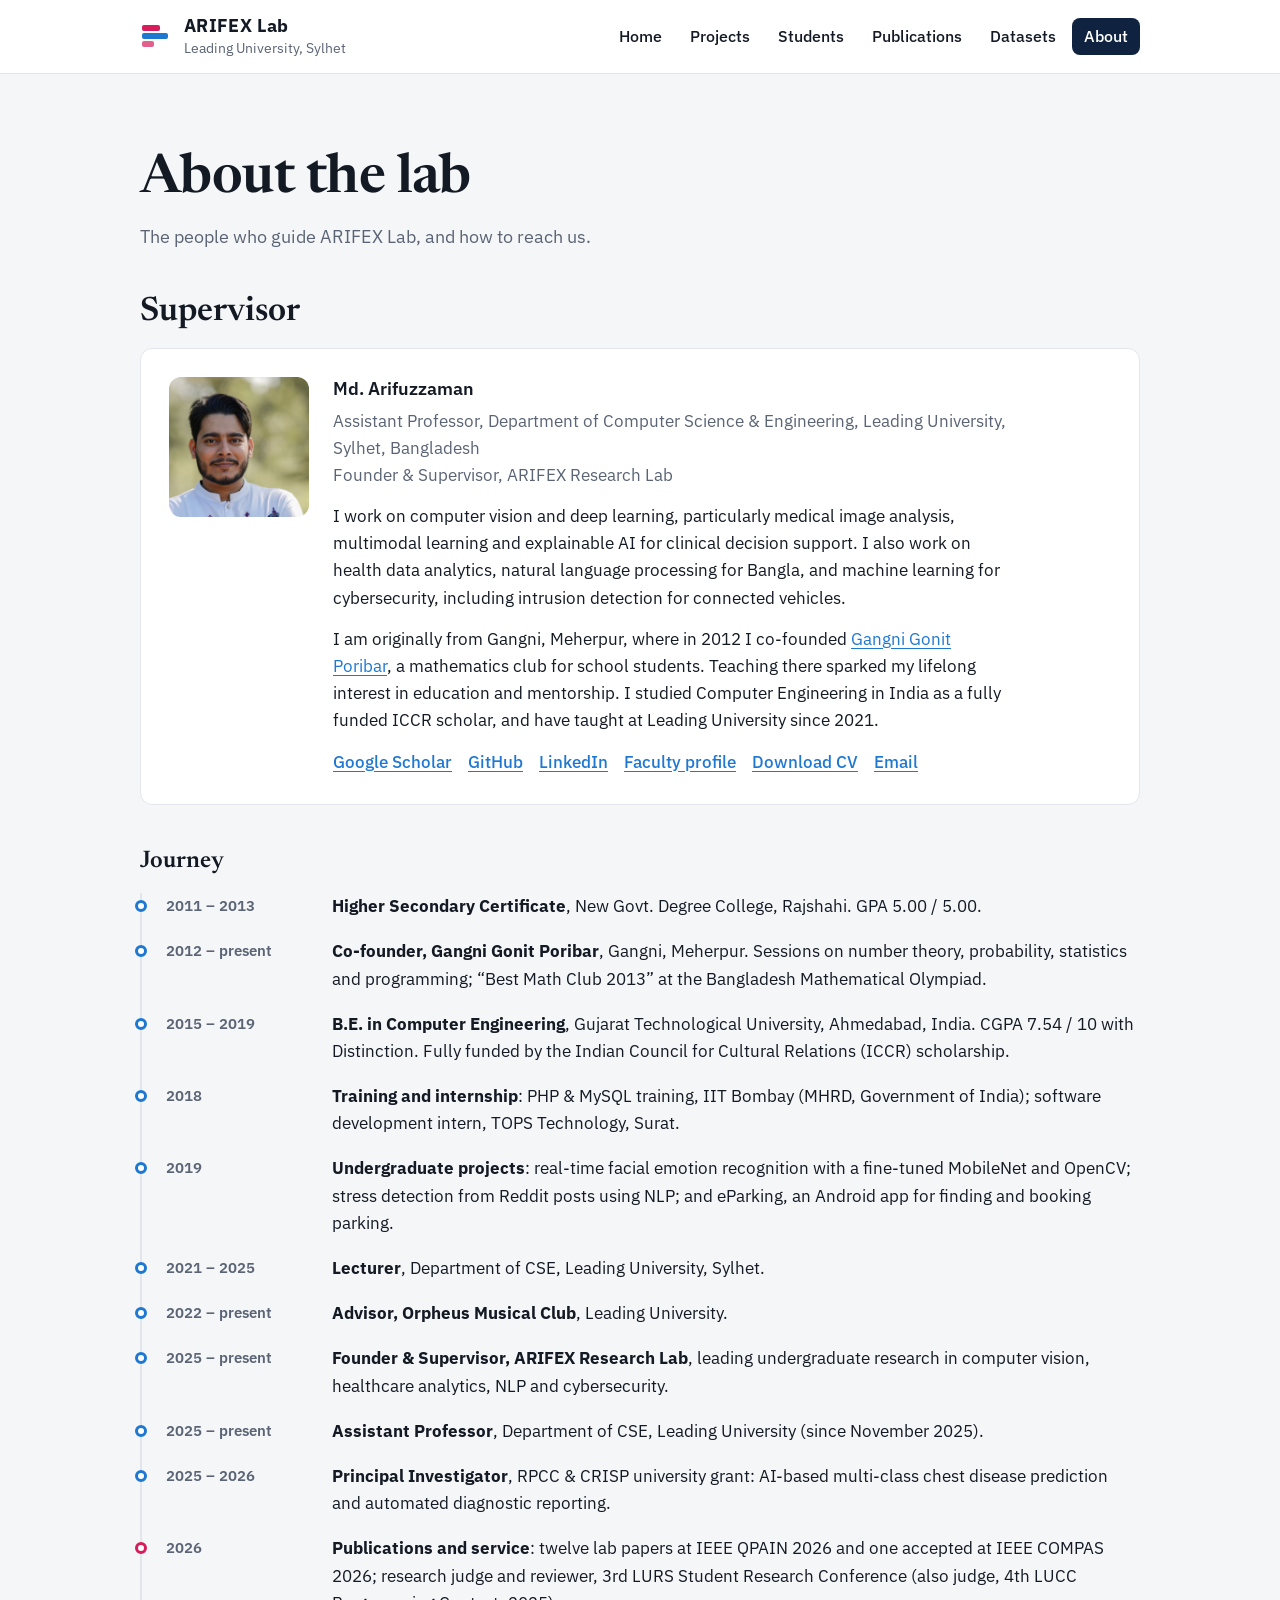
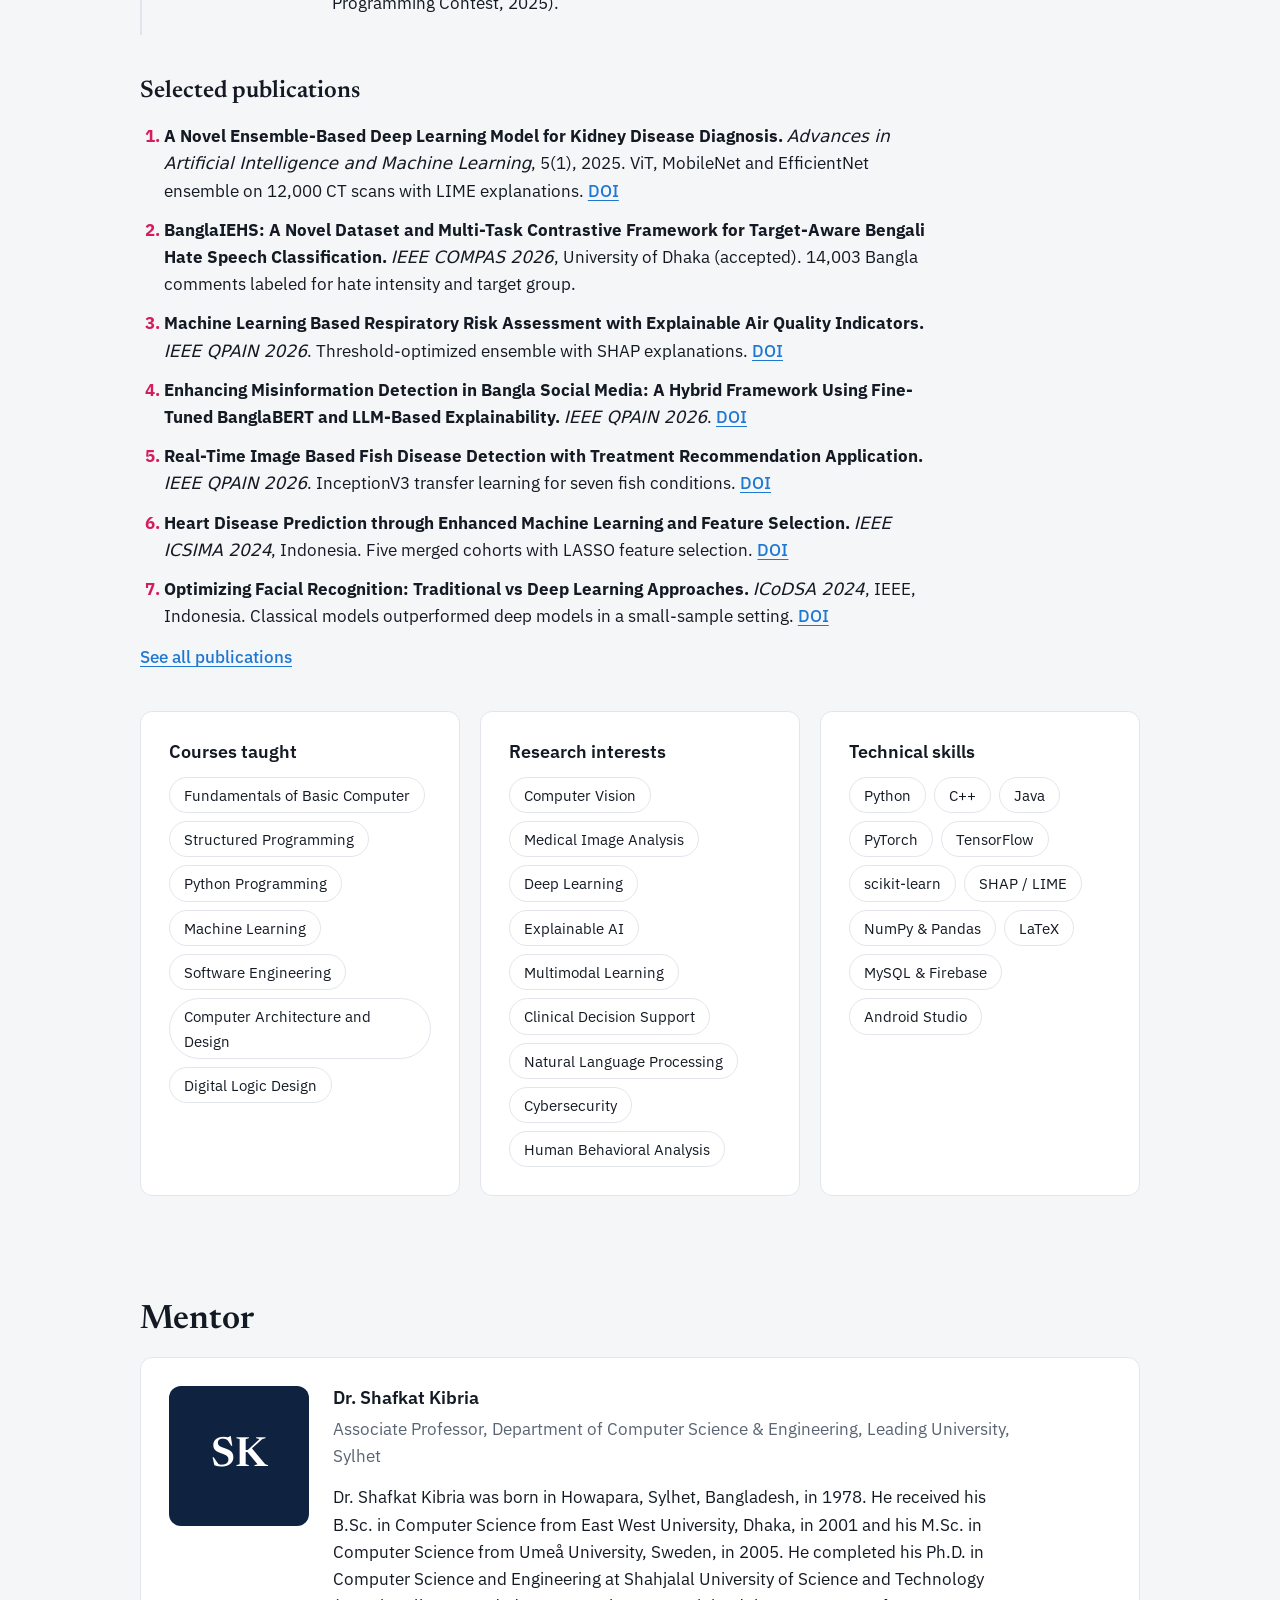
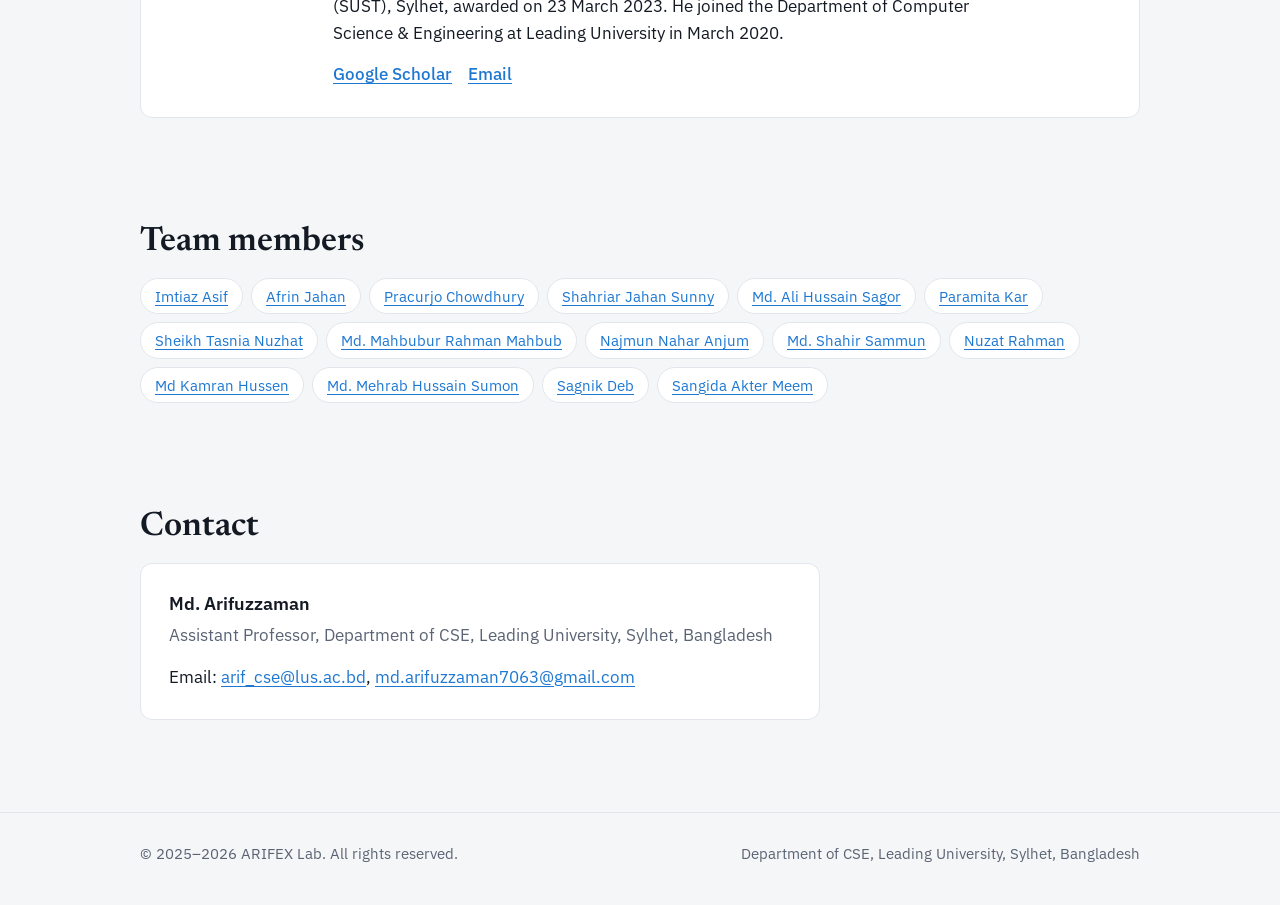
==== commit 6edfefd4: "Add files via upload" ====
--- a/about.html
+++ b/about.html
@@ -25,24 +25,63 @@
 
   <section style="padding-top:0" aria-labelledby="sup">
     <h2 id="sup">Supervisor</h2>
+
+    <!-- Profile -->
     <div class="panel person">
       <img class="photo" src="img/supervisor.jpg" alt="Photo of Md. Arifuzzaman">
       <div class="prose">
         <h3>Md. Arifuzzaman</h3>
-        <p class="role">Assistant Professor, Department of Computer Science &amp; Engineering, Leading University, Sylhet</p>
-        <p>I am originally from Gangni, Meherpur, Bangladesh. I completed my SSC at Gangni High School and my HSC at New Government Degree College, Rajshahi.</p>
-        <p>In 2012, I co-founded <a href="https://arifex.github.io/gangni-gonit-poribar/" target="_blank" rel="noopener">Gangni Gonit Poribar</a>, a mathematics club that helps students strengthen their understanding of mathematics and science. Teaching through this club sparked my lifelong passion for education and mentorship.</p>
-        <p>In 2015–16, I was awarded the fully funded Indian Council for Cultural Relations (ICCR) scholarship by the Government of India, and earned my Bachelor of Engineering in Computer Engineering from Gujarat Technological University, Ahmedabad, India.</p>
-        <p>After returning to Bangladesh, I joined the Department of Computer Science and Engineering at Leading University, Sylhet, as a <a href="https://lus.ac.bd/author/arifuzzaman/" target="_blank" rel="noopener">faculty member</a>. I also serve as advisor to Orpheus, the largest music club at Leading University.</p>
-        <p>My research is in computer vision and deep learning, particularly medical image analysis, multimodal learning and explainable AI for clinical decision support. I also work on health data analytics, natural language processing for Bangla, and machine learning for cybersecurity, including intrusion detection for connected vehicles. Under my supervision, the lab explores AI methods for disease diagnosis, predictive modeling and explainable decision support, including medical image analysis, disease localization and the development of clinical datasets.</p>
-        <div class="links"><a href="https://scholar.google.com/citations?user=ngntKZ8AAAAJ&amp;hl=en" target="_blank" rel="noopener">Google Scholar</a><a href="https://www.linkedin.com/in/md-arifuzzaman-4923791a4/" target="_blank" rel="noopener">LinkedIn</a><a href="https://github.com/arifex" target="_blank" rel="noopener">GitHub</a><a href="https://drive.google.com/file/d/1a_Z7mDY4ermUemU4-kjxSW-wI_9Lo2F5/view?usp=sharing" target="_blank" rel="noopener">Download CV</a></div>
+        <p class="role">Assistant Professor, Department of Computer Science &amp; Engineering, Leading University, Sylhet, Bangladesh<br>Founder &amp; Supervisor, ARIFEX Research Lab</p>
+        <p>I work on computer vision and deep learning, particularly medical image analysis, multimodal learning and explainable AI for clinical decision support. I also work on health data analytics, natural language processing for Bangla, and machine learning for cybersecurity, including intrusion detection for connected vehicles.</p>
+        <p>I am originally from Gangni, Meherpur, where in 2012 I co-founded <a href="https://arifex.github.io/gangni-gonit-poribar/" target="_blank" rel="noopener">Gangni Gonit Poribar</a>, a mathematics club for school students. Teaching there sparked my lifelong interest in education and mentorship. I studied Computer Engineering in India as a fully funded ICCR scholar, and have taught at Leading University since 2021.</p>
+        <div class="links">
+          <a href="https://scholar.google.com/citations?user=ngntKZ8AAAAJ&amp;hl=en" target="_blank" rel="noopener">Google Scholar</a>
+          <a href="https://github.com/arifex" target="_blank" rel="noopener">GitHub</a>
+          <a href="https://www.linkedin.com/in/md-arifuzzaman-4923791a4/" target="_blank" rel="noopener">LinkedIn</a>
+          <a href="https://lus.ac.bd/author/arifuzzaman/" target="_blank" rel="noopener">Faculty profile</a>
+          <a href="https://drive.google.com/file/d/1a_Z7mDY4ermUemU4-kjxSW-wI_9Lo2F5/view?usp=sharing" target="_blank" rel="noopener">Download CV</a>
+          <a href="mailto:md.arifuzzaman7063@gmail.com">Email</a>
+        </div>
       </div>
     </div>
-    <div class="grid-2" style="margin-top:20px">
-      <div class="panel"><h3>Courses taught</h3><ul class="chips" style="margin-top:12px"><li>Fundamentals of Computers</li><li>C Programming</li><li>Artificial Intelligence</li><li>Machine Learning</li><li>Software Engineering</li><li>Digital Logic Design</li></ul></div>
-      <div class="panel"><h3>Research interests</h3><ul class="chips" style="margin-top:12px"><li>Computer Vision</li><li>Medical Image Analysis</li><li>Deep Learning</li><li>Explainable AI</li><li>Multimodal Learning</li><li>Clinical Decision Support</li><li>Natural Language Processing</li><li>Cybersecurity</li><li>Human Behavioral Pattern Analysis</li><li>Human-Computer Interaction</li></ul></div>
+
+    <!-- Journey -->
+    <h3 class="sub">Journey</h3>
+    <ol class="journey">
+      <li><span class="when">2011 – 2013</span><div><b>Higher Secondary Certificate</b>, New Govt. Degree College, Rajshahi. GPA 5.00 / 5.00.</div></li>
+      <li><span class="when">2012 – present</span><div><b>Co-founder, Gangni Gonit Poribar</b>, Gangni, Meherpur. Sessions on number theory, probability, statistics and programming; “Best Math Club 2013” at the Bangladesh Mathematical Olympiad.</div></li>
+      <li><span class="when">2015 – 2019</span><div><b>B.E. in Computer Engineering</b>, Gujarat Technological University, Ahmedabad, India. CGPA 7.54 / 10 with Distinction. Fully funded by the Indian Council for Cultural Relations (ICCR) scholarship.</div></li>
+      <li><span class="when">2018</span><div><b>Training and internship</b>: PHP &amp; MySQL training, IIT Bombay (MHRD, Government of India); software development intern, TOPS Technology, Surat.</div></li>
+      <li><span class="when">2019</span><div><b>Undergraduate projects</b>: real-time facial emotion recognition with a fine-tuned MobileNet and OpenCV; stress detection from Reddit posts using NLP; and eParking, an Android app for finding and booking parking.</div></li>
+      <li><span class="when">2021 – 2025</span><div><b>Lecturer</b>, Department of CSE, Leading University, Sylhet.</div></li>
+      <li><span class="when">2022 – present</span><div><b>Advisor, Orpheus Musical Club</b>, Leading University.</div></li>
+      <li><span class="when">2025 – present</span><div><b>Founder &amp; Supervisor, ARIFEX Research Lab</b>, leading undergraduate research in computer vision, healthcare analytics, NLP and cybersecurity.</div></li>
+      <li><span class="when">2025 – present</span><div><b>Assistant Professor</b>, Department of CSE, Leading University (since November 2025).</div></li>
+      <li><span class="when">2025 – 2026</span><div><b>Principal Investigator</b>, RPCC &amp; CRISP university grant: AI-based multi-class chest disease prediction and automated diagnostic reporting.</div></li>
+      <li><span class="when">2026</span><div><b>Publications and service</b>: twelve lab papers at IEEE QPAIN 2026 and one accepted at IEEE COMPAS 2026; research judge and reviewer, 3rd LURS Student Research Conference (also judge, 4th LUCC Programming Contest, 2025).</div></li>
+    </ol>
+
+    <!-- Selected publications -->
+    <h3 class="sub">Selected publications</h3>
+    <ol class="selected">
+      <li><b>A Novel Ensemble-Based Deep Learning Model for Kidney Disease Diagnosis.</b> <i>Advances in Artificial Intelligence and Machine Learning</i>, 5(1), 2025. ViT, MobileNet and EfficientNet ensemble on 12,000 CT scans with LIME explanations. <a href="https://doi.org/10.54364/AAIML.2025.51196" target="_blank" rel="noopener">DOI</a></li>
+      <li><b>BanglaIEHS: A Novel Dataset and Multi-Task Contrastive Framework for Target-Aware Bengali Hate Speech Classification.</b> <i>IEEE COMPAS 2026</i>, University of Dhaka (accepted). 14,003 Bangla comments labeled for hate intensity and target group.</li>
+      <li><b>Machine Learning Based Respiratory Risk Assessment with Explainable Air Quality Indicators.</b> <i>IEEE QPAIN 2026</i>. Threshold-optimized ensemble with SHAP explanations. <a href="https://doi.org/10.1109/QPAIN69676.2026.11546127" target="_blank" rel="noopener">DOI</a></li>
+      <li><b>Enhancing Misinformation Detection in Bangla Social Media: A Hybrid Framework Using Fine-Tuned BanglaBERT and LLM-Based Explainability.</b> <i>IEEE QPAIN 2026</i>. <a href="https://doi.org/10.1109/QPAIN69676.2026.11546062" target="_blank" rel="noopener">DOI</a></li>
+      <li><b>Real-Time Image Based Fish Disease Detection with Treatment Recommendation Application.</b> <i>IEEE QPAIN 2026</i>. InceptionV3 transfer learning for seven fish conditions. <a href="https://doi.org/10.1109/QPAIN69676.2026.11546269" target="_blank" rel="noopener">DOI</a></li>
+      <li><b>Heart Disease Prediction through Enhanced Machine Learning and Feature Selection.</b> <i>IEEE ICSIMA 2024</i>, Indonesia. Five merged cohorts with LASSO feature selection. <a href="https://doi.org/10.1109/ICSIMA62563.2024.10675564" target="_blank" rel="noopener">DOI</a></li>
+      <li><b>Optimizing Facial Recognition: Traditional vs Deep Learning Approaches.</b> <i>ICoDSA 2024</i>, IEEE, Indonesia. Classical models outperformed deep models in a small-sample setting. <a href="https://doi.org/10.1109/ICoDSA62899.2024.10651632" target="_blank" rel="noopener">DOI</a></li>
+    </ol>
+    <p class="more"><a href="publications.html">See all publications</a></p>
+
+    <!-- Courses, interests, skills -->
+    <div class="grid-3">
+      <div class="panel"><h3>Courses taught</h3><ul class="chips" style="margin-top:12px"><li>Fundamentals of Basic Computer</li><li>Structured Programming</li><li>Python Programming</li><li>Machine Learning</li><li>Software Engineering</li><li>Computer Architecture and Design</li><li>Digital Logic Design</li></ul></div>
+      <div class="panel"><h3>Research interests</h3><ul class="chips" style="margin-top:12px"><li>Computer Vision</li><li>Medical Image Analysis</li><li>Deep Learning</li><li>Explainable AI</li><li>Multimodal Learning</li><li>Clinical Decision Support</li><li>Natural Language Processing</li><li>Cybersecurity</li><li>Human Behavioral Analysis</li></ul></div>
+      <div class="panel"><h3>Technical skills</h3><ul class="chips" style="margin-top:12px"><li>Python</li><li>C++</li><li>Java</li><li>PyTorch</li><li>TensorFlow</li><li>scikit-learn</li><li>SHAP / LIME</li><li>NumPy &amp; Pandas</li><li>LaTeX</li><li>MySQL &amp; Firebase</li><li>Android Studio</li></ul></div>
     </div>
   </section>
+
 
   <section aria-labelledby="adv">
     <h2 id="adv">Mentor</h2>
--- a/style.css
+++ b/style.css
@@ -128,3 +128,17 @@
 .area.lead h3 { font-family: var(--serif); font-size: 1.45rem; }
 .area:not(.lead) { border-top: 4px solid var(--neg); }
 @media (max-width: 820px) { .areas { grid-template-columns: 1fr; } }
+
+/* supervisor portfolio */
+.sub { font-family: var(--serif); font-size: 1.5rem; font-weight: 600; margin: 40px 0 16px; }
+.journey { list-style: none; margin: 0; padding: 0; border-left: 2px solid var(--line); }
+.journey li { position: relative; display: grid; grid-template-columns: 150px 1fr; gap: 16px; padding: 0 0 18px 24px; }
+.journey li::before { content: ""; position: absolute; left: -7px; top: 7px; width: 12px; height: 12px; border-radius: 50%; background: var(--surface); border: 3px solid var(--neg); }
+.journey li:last-child::before { border-color: var(--pos); }
+.journey .when { font-weight: 600; color: var(--muted); font-size: .95rem; }
+@media (max-width: 620px) { .journey li { grid-template-columns: 1fr; gap: 2px; } }
+.selected { margin: 0; padding-left: 1.4em; display: grid; gap: 12px; max-width: 80ch; }
+.selected li::marker { color: var(--pos); font-weight: 700; }
+.selected a { font-weight: 500; }
+.more { margin: 14px 0 0; font-weight: 500; }
+.grid-3 { display: grid; grid-template-columns: repeat(auto-fit, minmax(260px, 1fr)); gap: 20px; margin-top: 40px; }
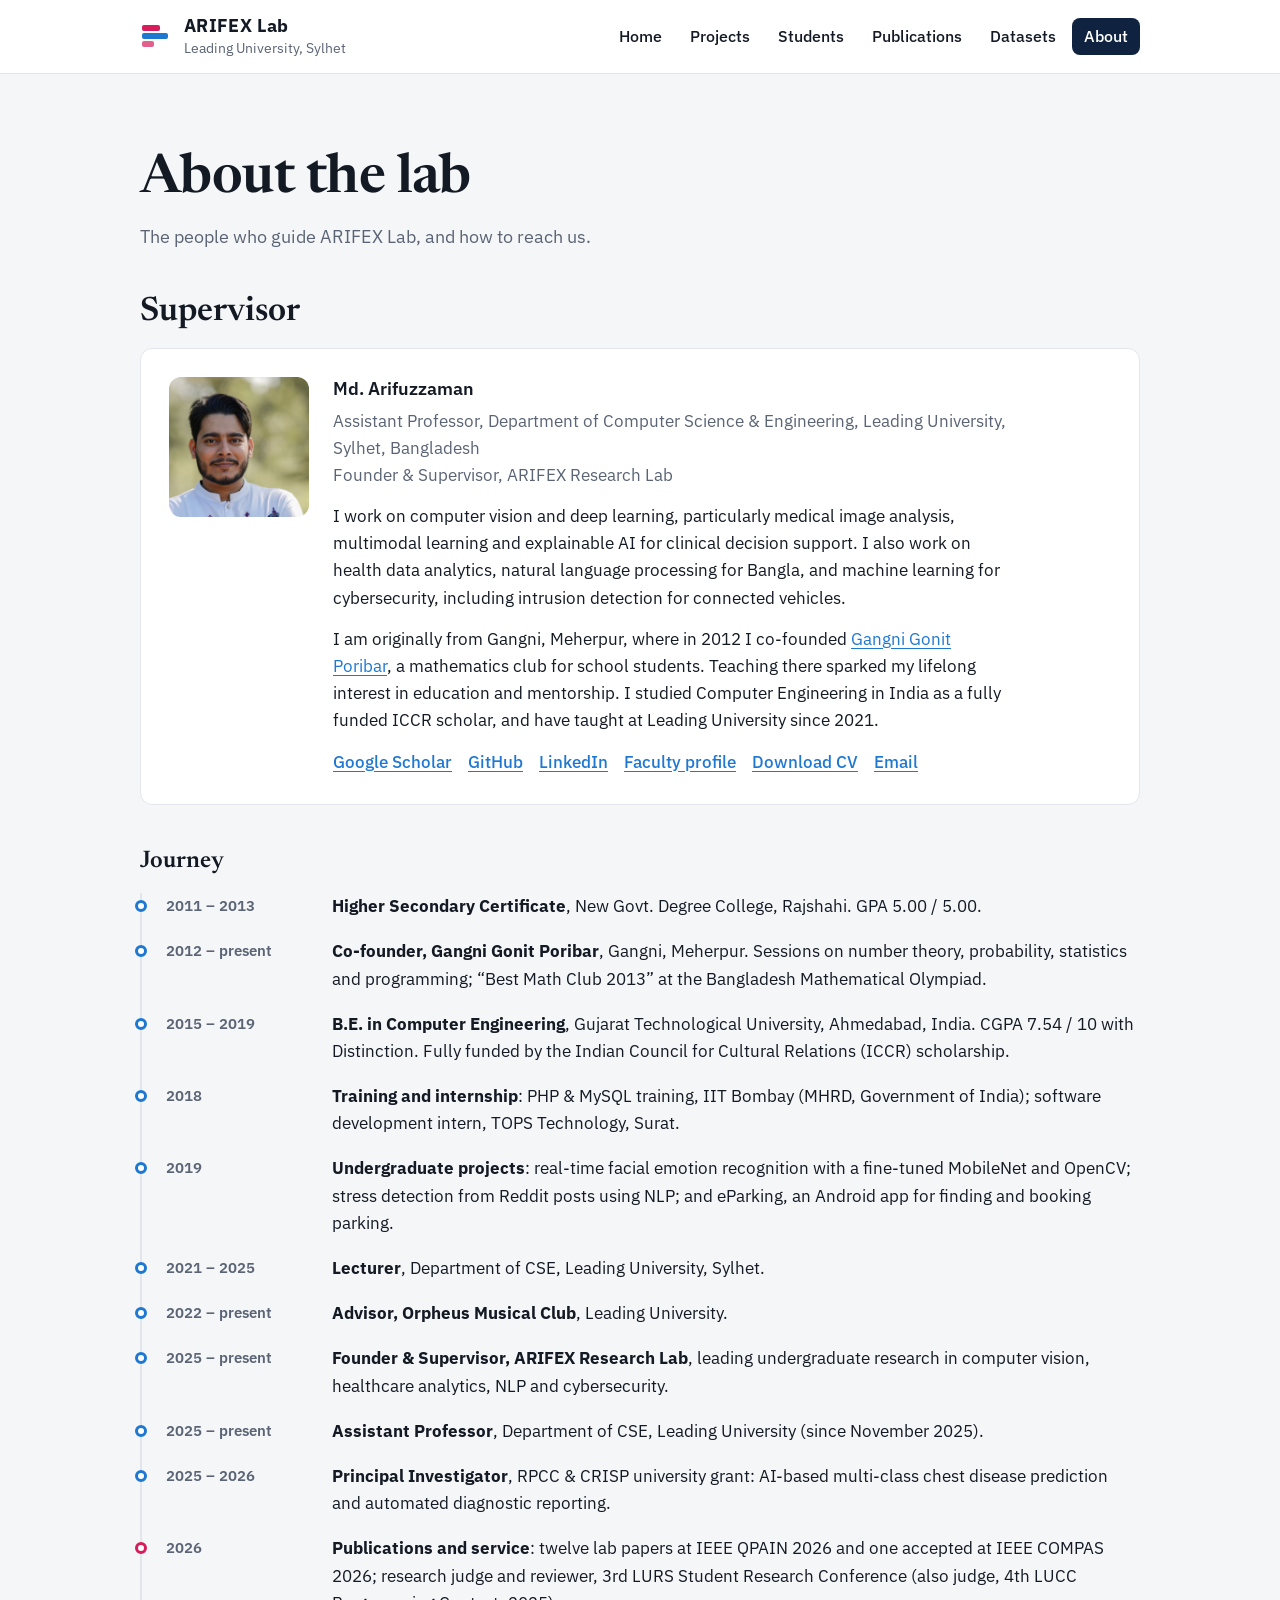
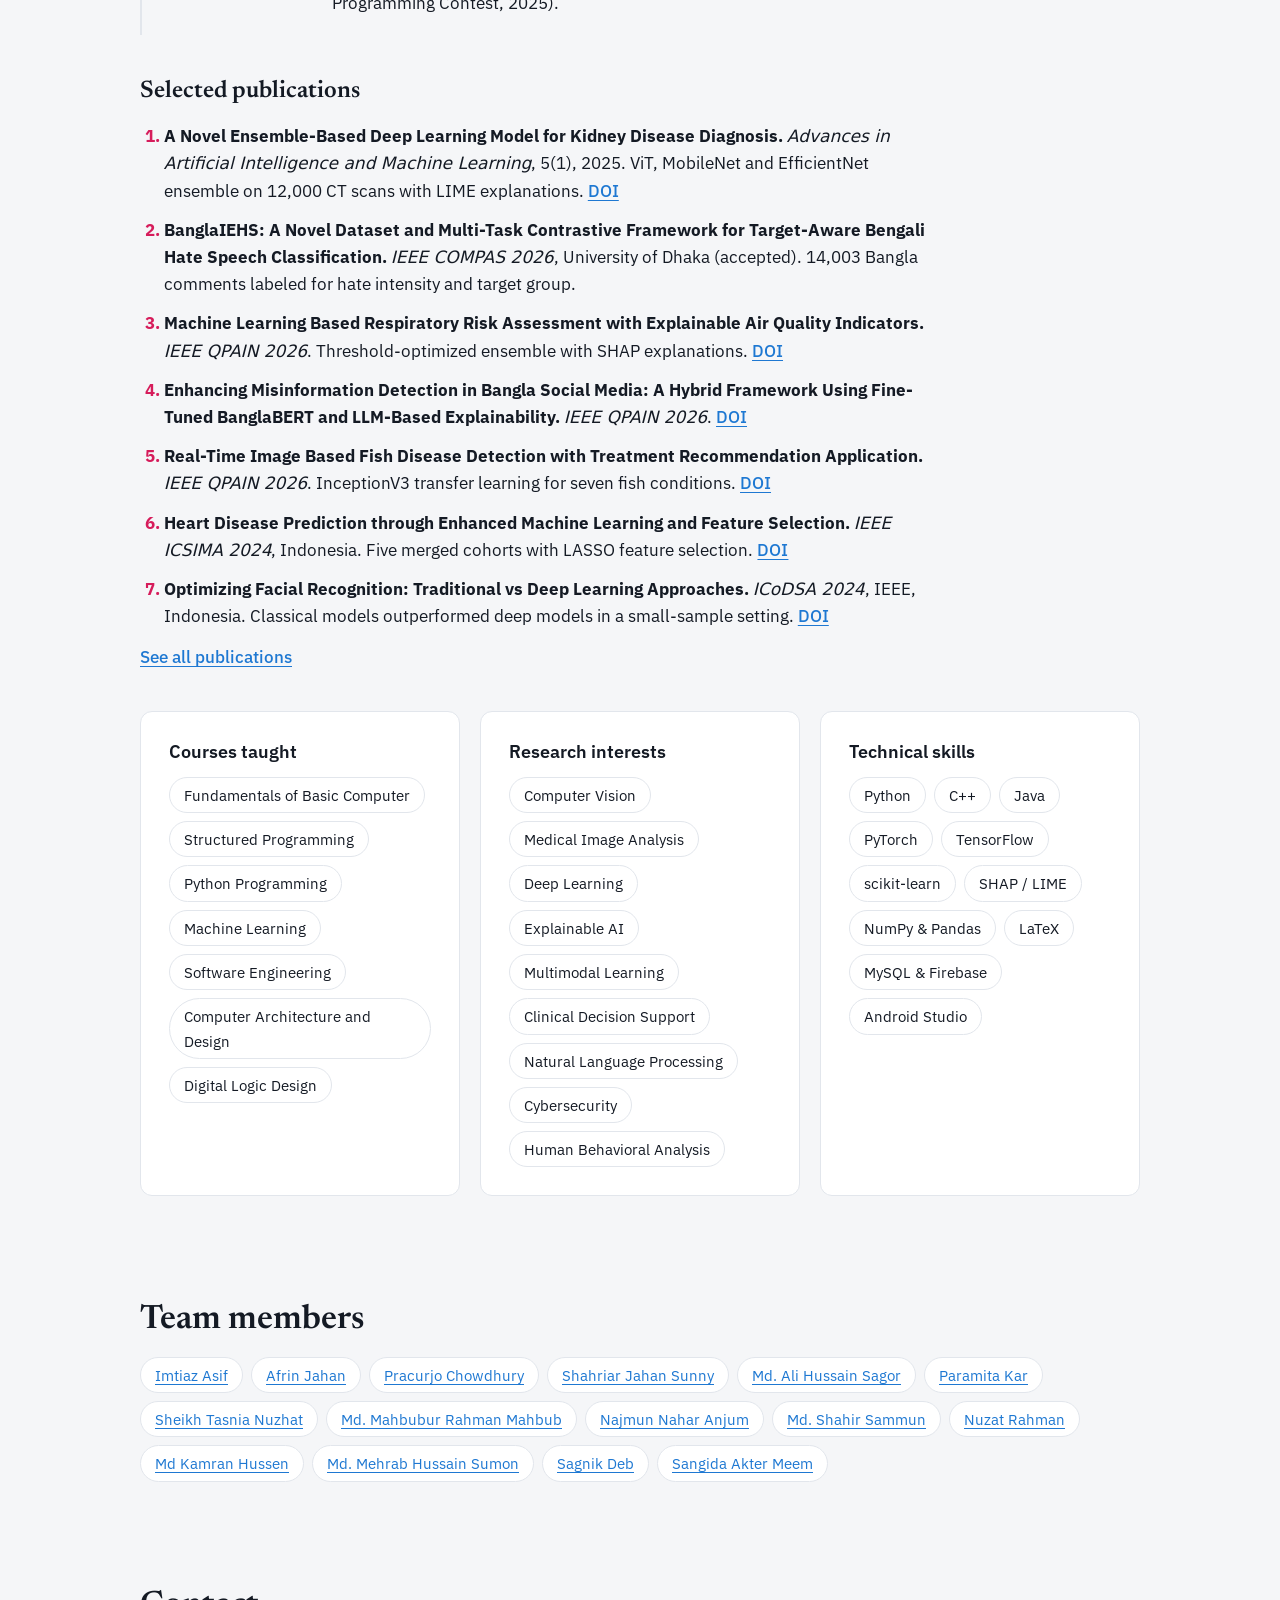
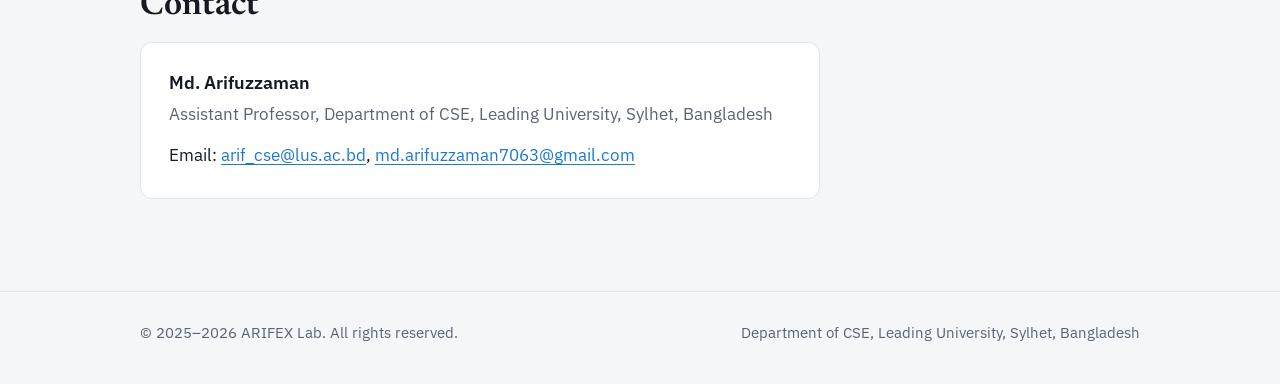
==== commit 2c3d0c51: "Add files via upload" ====
--- a/about.html
+++ b/about.html
@@ -4,7 +4,7 @@
 <meta charset="utf-8">
 <meta name="viewport" content="width=device-width, initial-scale=1, viewport-fit=cover">
 <title>About | ARIFEX Lab</title>
-<meta name="description" content="Supervisor, mentor and team of ARIFEX Lab.">
+<meta name="description" content="Supervisor and team of ARIFEX Lab.">
 <link rel="icon" href="data:image/svg+xml,%3Csvg xmlns='http://www.w3.org/2000/svg' viewBox='0 0 34 34'%3E%3Crect x='2' y='6' width='18' height='6' rx='2' fill='%23D61C5B'/%3E%3Crect x='2' y='14' width='26' height='6' rx='2' fill='%231E78D2'/%3E%3Crect x='2' y='22' width='12' height='6' rx='2' fill='%23D61C5B'/%3E%3C/svg%3E">
 <link rel="preconnect" href="https://fonts.googleapis.com">
 <link rel="preconnect" href="https://fonts.gstatic.com" crossorigin>
@@ -83,19 +83,6 @@
   </section>
 
 
-  <section aria-labelledby="adv">
-    <h2 id="adv">Mentor</h2>
-    <div class="panel person">
-      <div class="initials" aria-hidden="true">SK</div>
-      <div class="prose">
-        <h3>Dr. Shafkat Kibria</h3>
-        <p class="role">Associate Professor, Department of Computer Science &amp; Engineering, Leading University, Sylhet</p>
-        <p>Dr. Shafkat Kibria was born in Howapara, Sylhet, Bangladesh, in 1978. He received his B.Sc. in Computer Science from East West University, Dhaka, in 2001 and his M.Sc. in Computer Science from Umeå University, Sweden, in 2005. He completed his Ph.D. in Computer Science and Engineering at Shahjalal University of Science and Technology (SUST), Sylhet, awarded on 23 March 2023. He joined the Department of Computer Science &amp; Engineering at Leading University in March 2020.</p>
-        <div class="links"><a href="https://scholar.google.com/citations?hl=en&amp;user=1woD1G4AAAAJ" target="_blank" rel="noopener">Google Scholar</a><a href="mailto:shafkat@lus.ac.bd">Email</a></div>
-      </div>
-    </div>
-  </section>
-
   <section aria-labelledby="tm">
     <h2 id="tm">Team members</h2>
     <ul class="chips"><li><a href="students.html">Imtiaz Asif</a></li><li><a href="students.html">Afrin Jahan</a></li><li><a href="students.html">Pracurjo Chowdhury</a></li><li><a href="students.html">Shahriar Jahan Sunny</a></li><li><a href="students.html">Md. Ali Hussain Sagor</a></li><li><a href="students.html">Paramita Kar</a></li><li><a href="students.html">Sheikh Tasnia Nuzhat</a></li><li><a href="students.html">Md. Mahbubur Rahman Mahbub</a></li><li><a href="students.html">Najmun Nahar Anjum</a></li><li><a href="students.html">Md. Shahir Sammun</a></li><li><a href="students.html">Nuzat Rahman</a></li><li><a href="students.html">Md Kamran Hussen</a></li><li><a href="students.html">Md. Mehrab Hussain Sumon</a></li><li><a href="students.html">Sagnik Deb</a></li><li><a href="students.html">Sangida Akter Meem</a></li></ul>
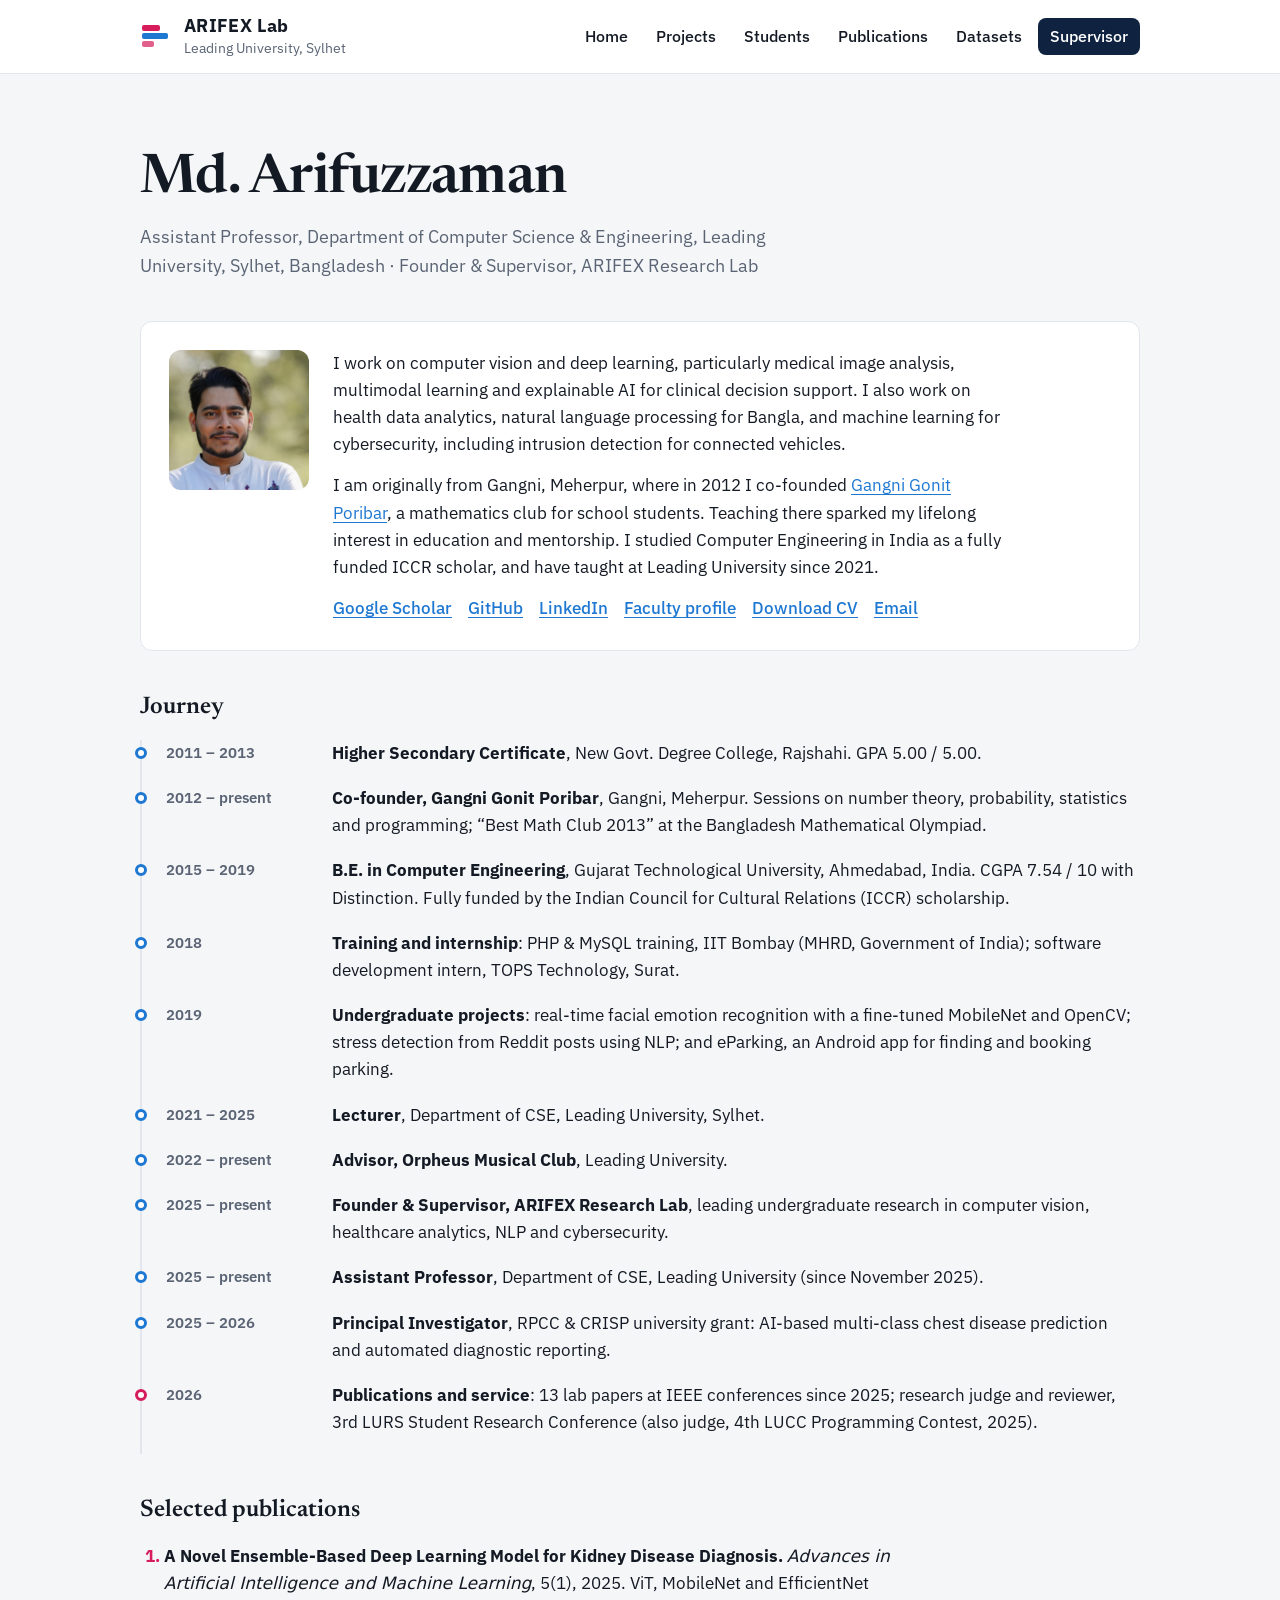
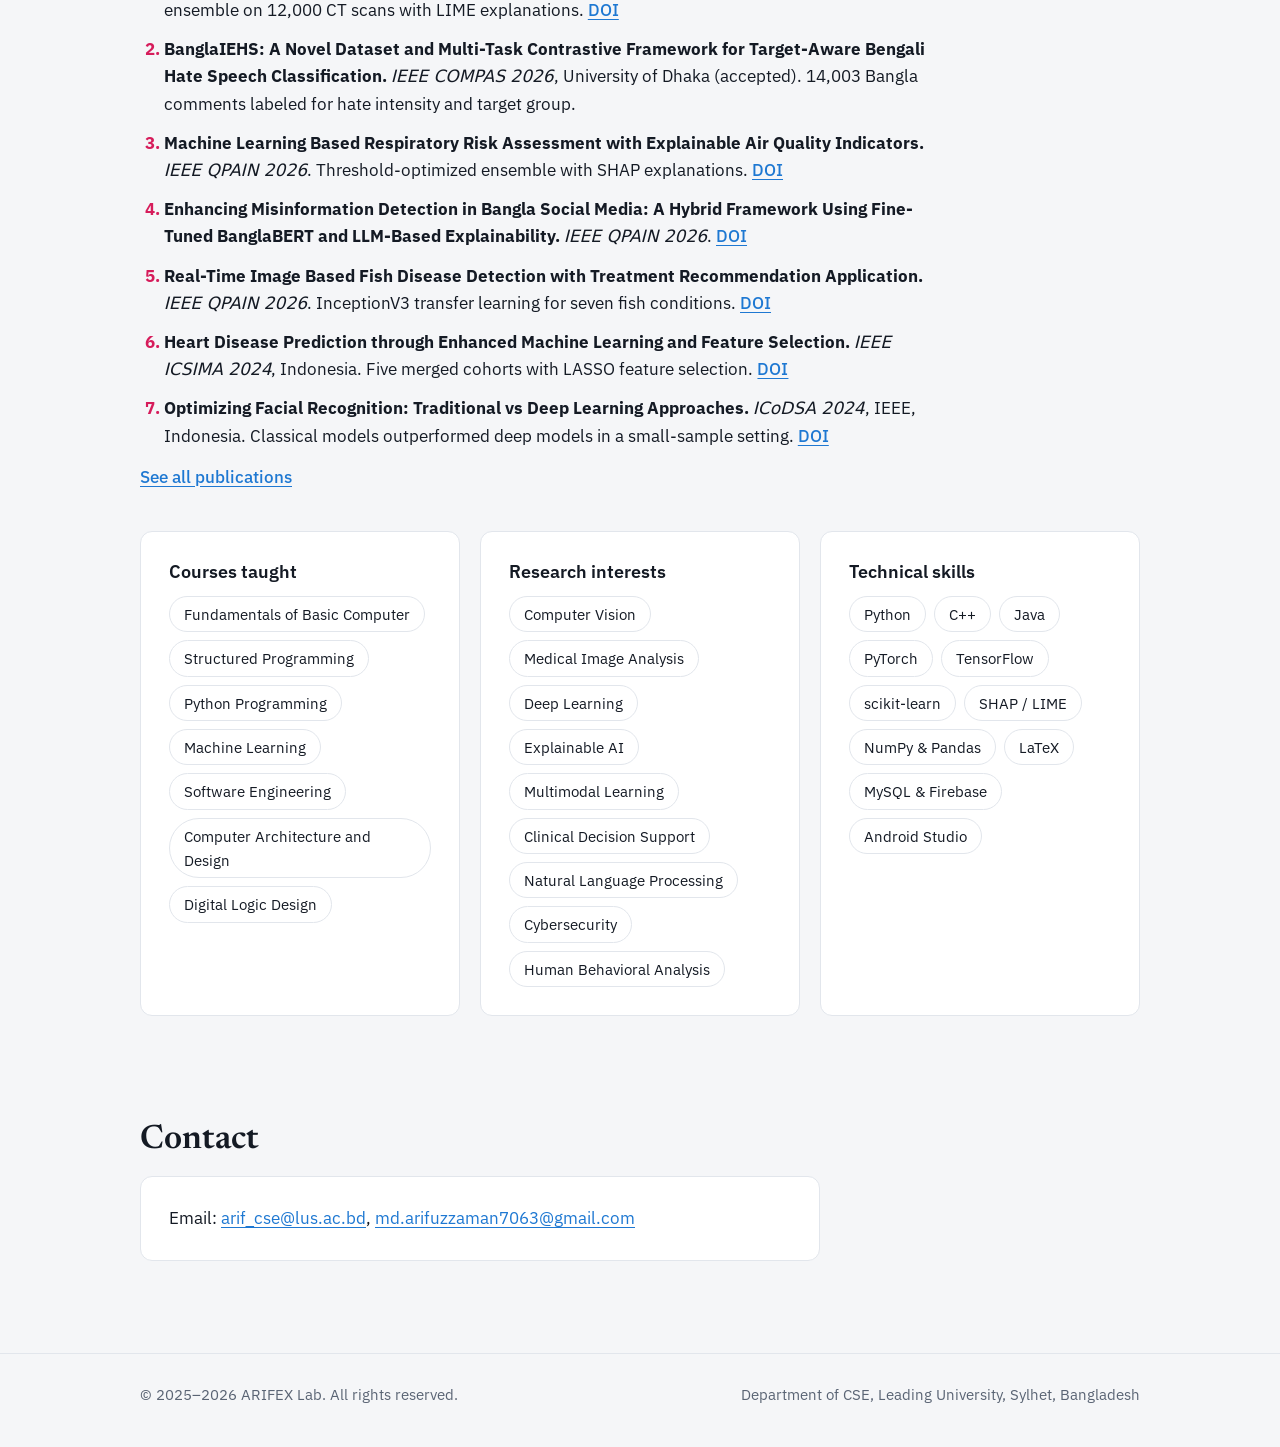
==== commit 6510b0ea: "Add files via upload" ====
--- a/about.html
+++ b/about.html
@@ -3,8 +3,8 @@
 <head>
 <meta charset="utf-8">
 <meta name="viewport" content="width=device-width, initial-scale=1, viewport-fit=cover">
-<title>About | ARIFEX Lab</title>
-<meta name="description" content="Supervisor and team of ARIFEX Lab.">
+<title>Md. Arifuzzaman | ARIFEX Lab</title>
+<meta name="description" content="Portfolio of Md. Arifuzzaman, Assistant Professor at Leading University and supervisor of ARIFEX Lab.">
 <link rel="icon" href="data:image/svg+xml,%3Csvg xmlns='http://www.w3.org/2000/svg' viewBox='0 0 34 34'%3E%3Crect x='2' y='6' width='18' height='6' rx='2' fill='%23D61C5B'/%3E%3Crect x='2' y='14' width='26' height='6' rx='2' fill='%231E78D2'/%3E%3Crect x='2' y='22' width='12' height='6' rx='2' fill='%23D61C5B'/%3E%3C/svg%3E">
 <link rel="preconnect" href="https://fonts.googleapis.com">
 <link rel="preconnect" href="https://fonts.gstatic.com" crossorigin>
@@ -15,23 +15,21 @@
 <header class="site-header">
   <div class="wrap">
     <a class="brand" href="index.html"><svg width="34" height="34" viewBox="0 0 34 34" aria-hidden="true"><rect x="2" y="6" width="18" height="6" rx="2" fill="var(--pos)"/><rect x="2" y="14" width="26" height="6" rx="2" fill="var(--neg)"/><rect x="2" y="22" width="12" height="6" rx="2" fill="var(--pos)" opacity=".7"/></svg><span><b>ARIFEX Lab</b><br><span>Leading University, Sylhet</span></span></a>
-    <nav class="site-nav" aria-label="Main"><ul><li><a href="index.html">Home</a></li><li><a href="projects.html">Projects</a></li><li><a href="students.html">Students</a></li><li><a href="publications.html">Publications</a></li><li><a href="datasets.html">Datasets</a></li><li><a href="about.html" aria-current="page">About</a></li></ul></nav>
+    <nav class="site-nav" aria-label="Main"><ul><li><a href="index.html">Home</a></li><li><a href="projects.html">Projects</a></li><li><a href="students.html">Students</a></li><li><a href="publications.html">Publications</a></li><li><a href="datasets.html">Datasets</a></li><li><a href="about.html" aria-current="page">Supervisor</a></li></ul></nav>
   </div>
 </header>
 <main>
 
 <div class="wrap">
-  <section class="page-head"><h1>About the lab</h1><p>The people who guide ARIFEX Lab, and how to reach us.</p></section>
+  <section class="page-head"><h1>Md. Arifuzzaman</h1><p>Assistant Professor, Department of Computer Science &amp; Engineering, Leading University, Sylhet, Bangladesh · Founder &amp; Supervisor, ARIFEX Research Lab</p></section>
 
   <section style="padding-top:0" aria-labelledby="sup">
-    <h2 id="sup">Supervisor</h2>
+    <h2 id="sup" class="visually-hidden">Profile</h2>
 
     <!-- Profile -->
     <div class="panel person">
       <img class="photo" src="img/supervisor.jpg" alt="Photo of Md. Arifuzzaman">
       <div class="prose">
-        <h3>Md. Arifuzzaman</h3>
-        <p class="role">Assistant Professor, Department of Computer Science &amp; Engineering, Leading University, Sylhet, Bangladesh<br>Founder &amp; Supervisor, ARIFEX Research Lab</p>
         <p>I work on computer vision and deep learning, particularly medical image analysis, multimodal learning and explainable AI for clinical decision support. I also work on health data analytics, natural language processing for Bangla, and machine learning for cybersecurity, including intrusion detection for connected vehicles.</p>
         <p>I am originally from Gangni, Meherpur, where in 2012 I co-founded <a href="https://arifex.github.io/gangni-gonit-poribar/" target="_blank" rel="noopener">Gangni Gonit Poribar</a>, a mathematics club for school students. Teaching there sparked my lifelong interest in education and mentorship. I studied Computer Engineering in India as a fully funded ICCR scholar, and have taught at Leading University since 2021.</p>
         <div class="links">
@@ -58,7 +56,7 @@
       <li><span class="when">2025 – present</span><div><b>Founder &amp; Supervisor, ARIFEX Research Lab</b>, leading undergraduate research in computer vision, healthcare analytics, NLP and cybersecurity.</div></li>
       <li><span class="when">2025 – present</span><div><b>Assistant Professor</b>, Department of CSE, Leading University (since November 2025).</div></li>
       <li><span class="when">2025 – 2026</span><div><b>Principal Investigator</b>, RPCC &amp; CRISP university grant: AI-based multi-class chest disease prediction and automated diagnostic reporting.</div></li>
-      <li><span class="when">2026</span><div><b>Publications and service</b>: twelve lab papers at IEEE QPAIN 2026 and one accepted at IEEE COMPAS 2026; research judge and reviewer, 3rd LURS Student Research Conference (also judge, 4th LUCC Programming Contest, 2025).</div></li>
+      <li><span class="when">2026</span><div><b>Publications and service</b>: 13 lab papers at IEEE conferences since 2025; research judge and reviewer, 3rd LURS Student Research Conference (also judge, 4th LUCC Programming Contest, 2025).</div></li>
     </ol>
 
     <!-- Selected publications -->
@@ -83,16 +81,9 @@
   </section>
 
 
-  <section aria-labelledby="tm">
-    <h2 id="tm">Team members</h2>
-    <ul class="chips"><li><a href="students.html">Imtiaz Asif</a></li><li><a href="students.html">Afrin Jahan</a></li><li><a href="students.html">Pracurjo Chowdhury</a></li><li><a href="students.html">Shahriar Jahan Sunny</a></li><li><a href="students.html">Md. Ali Hussain Sagor</a></li><li><a href="students.html">Paramita Kar</a></li><li><a href="students.html">Sheikh Tasnia Nuzhat</a></li><li><a href="students.html">Md. Mahbubur Rahman Mahbub</a></li><li><a href="students.html">Najmun Nahar Anjum</a></li><li><a href="students.html">Md. Shahir Sammun</a></li><li><a href="students.html">Nuzat Rahman</a></li><li><a href="students.html">Md Kamran Hussen</a></li><li><a href="students.html">Md. Mehrab Hussain Sumon</a></li><li><a href="students.html">Sagnik Deb</a></li><li><a href="students.html">Sangida Akter Meem</a></li></ul>
-  </section>
-
   <section id="contact" aria-labelledby="ct">
     <h2 id="ct">Contact</h2>
     <div class="panel prose">
-      <h3>Md. Arifuzzaman</h3>
-      <p class="role">Assistant Professor, Department of CSE, Leading University, Sylhet, Bangladesh</p>
       <p style="margin:0">Email: <a href="mailto:arif_cse@lus.ac.bd">arif_cse@lus.ac.bd</a>, <a href="mailto:md.arifuzzaman7063@gmail.com">md.arifuzzaman7063@gmail.com</a></p>
     </div>
   </section>
--- a/style.css
+++ b/style.css
@@ -142,3 +142,4 @@
 .selected a { font-weight: 500; }
 .more { margin: 14px 0 0; font-weight: 500; }
 .grid-3 { display: grid; grid-template-columns: repeat(auto-fit, minmax(260px, 1fr)); gap: 20px; margin-top: 40px; }
+.visually-hidden { position: absolute; width: 1px; height: 1px; overflow: hidden; clip: rect(0 0 0 0); white-space: nowrap; }
